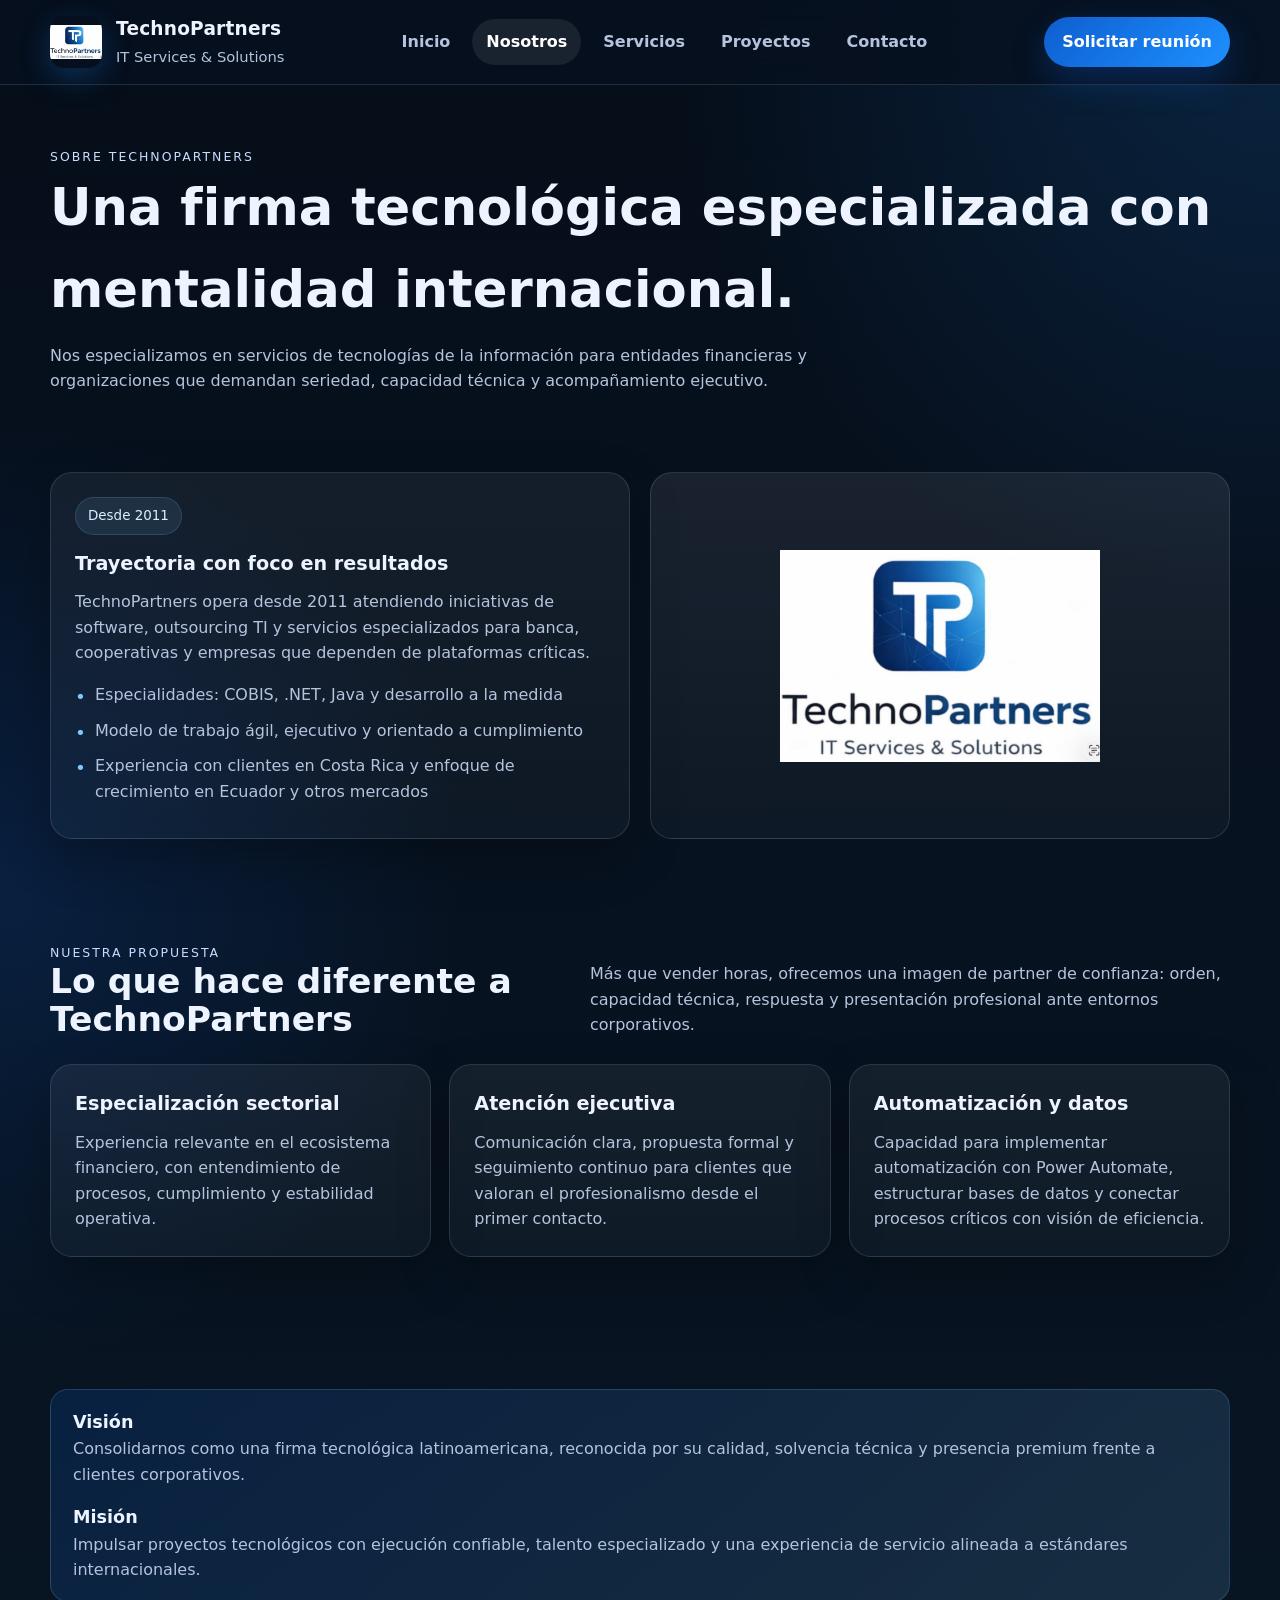
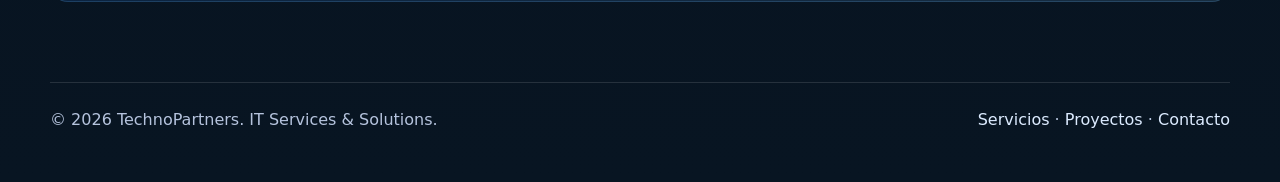
==== about.html @ 27263541 "Add files via upload" ====
<!DOCTYPE html>
<html lang="es">
<head>
  <meta charset="UTF-8" />
  <meta name="viewport" content="width=device-width, initial-scale=1.0" />
  <title>Nosotros | TechnoPartners</title>
  <meta name="description" content="Conozca la trayectoria, el enfoque y la propuesta de valor de TechnoPartners como partner tecnológico para banca y empresas." />
  <link rel="stylesheet" href="styles.css" />
</head>
<body>
  <header class="topbar">
    <div class="container navbar">
      <a class="brand" href="index.html">
        <img src="assets/logo.png" alt="Logo TechnoPartners" />
        <div class="brand-text"><strong>TechnoPartners</strong><span>IT Services &amp; Solutions</span></div>
      </a>
      <nav class="nav-links">
        <a href="index.html">Inicio</a>
        <a class="active" href="about.html">Nosotros</a>
        <a href="services.html">Servicios</a>
        <a href="projects.html">Proyectos</a>
        <a href="contact.html">Contacto</a>
      </nav>
      <a class="nav-cta" href="contact.html">Solicitar reunión</a>
    </div>
  </header>

  <main>
    <section class="page-hero">
      <div class="container">
        <div class="smallcaps">Sobre TechnoPartners</div>
        <h1>Una firma tecnológica especializada con mentalidad internacional.</h1>
        <p>Nos especializamos en servicios de tecnologías de la información para entidades financieras y organizaciones que demandan seriedad, capacidad técnica y acompañamiento ejecutivo.</p>
      </div>
    </section>

    <section class="section">
      <div class="container two-col">
        <div class="panel">
          <div class="tagline">Desde 2011</div>
          <h3>Trayectoria con foco en resultados</h3>
          <p>TechnoPartners opera desde 2011 atendiendo iniciativas de software, outsourcing TI y servicios especializados para banca, cooperativas y empresas que dependen de plataformas críticas.</p>
          <ul class="bullet-list">
            <li>Especialidades: COBIS, .NET, Java y desarrollo a la medida</li>
            <li>Modelo de trabajo ágil, ejecutivo y orientado a cumplimiento</li>
            <li>Experiencia con clientes en Costa Rica y enfoque de crecimiento en Ecuador y otros mercados</li>
          </ul>
        </div>
        <div class="logo-showcase">
          <img src="assets/logo.png" alt="Logo TechnoPartners grande" />
        </div>
      </div>
    </section>

    <section class="section">
      <div class="container">
        <div class="section-header">
          <div>
            <div class="smallcaps">Nuestra propuesta</div>
            <h2>Lo que hace diferente a TechnoPartners</h2>
          </div>
          <p>Más que vender horas, ofrecemos una imagen de partner de confianza: orden, capacidad técnica, respuesta y presentación profesional ante entornos corporativos.</p>
        </div>
        <div class="grid-3">
          <article class="card">
            <h3>Especialización sectorial</h3>
            <p>Experiencia relevante en el ecosistema financiero, con entendimiento de procesos, cumplimiento y estabilidad operativa.</p>
          </article>
          <article class="card">
            <h3>Atención ejecutiva</h3>
            <p>Comunicación clara, propuesta formal y seguimiento continuo para clientes que valoran el profesionalismo desde el primer contacto.</p>
          </article>
          <article class="card">
            <h3>Automatización y datos</h3>
            <p>Capacidad para implementar automatización con Power Automate, estructurar bases de datos y conectar procesos críticos con visión de eficiencia.</p>
          </article>
        </div>
      </div>
    </section>

    <section class="section">
      <div class="container">
        <div class="band highlight">
          <div>
            <strong>Visión</strong><br />
            <span>Consolidarnos como una firma tecnológica latinoamericana, reconocida por su calidad, solvencia técnica y presencia premium frente a clientes corporativos.</span>
          </div>
          <div>
            <strong>Misión</strong><br />
            <span>Impulsar proyectos tecnológicos con ejecución confiable, talento especializado y una experiencia de servicio alineada a estándares internacionales.</span>
          </div>
        </div>
      </div>
    </section>
  </main>

  <footer>
    <div class="container footer-grid">
      <div>© <span data-year></span> TechnoPartners. IT Services &amp; Solutions.</div>
      <div><a href="services.html">Servicios</a> · <a href="projects.html">Proyectos</a> · <a href="contact.html">Contacto</a></div>
    </div>
  </footer>
  <script src="script.js"></script>
</body>
</html>
---- styles.css ----
:root {
  --bg: #07111f;
  --bg-soft: #0c1930;
  --surface: rgba(255,255,255,0.06);
  --surface-strong: rgba(255,255,255,0.1);
  --text: #eef4ff;
  --muted: #b5c3dd;
  --line: rgba(255,255,255,0.12);
  --primary: #0e5ecf;
  --primary-2: #1e90ff;
  --accent: #7dc8ff;
  --dark-blue: #0a2d67;
  --max: 1180px;
  --shadow: 0 20px 50px rgba(0,0,0,0.28);
  --radius: 22px;
}
* { box-sizing: border-box; }
html { scroll-behavior: smooth; }
body {
  margin: 0;
  font-family: Inter, system-ui, -apple-system, BlinkMacSystemFont, "Segoe UI", sans-serif;
  color: var(--text);
  background:
    radial-gradient(circle at top right, rgba(30,144,255,0.18), transparent 28%),
    radial-gradient(circle at left center, rgba(14,94,207,0.18), transparent 30%),
    linear-gradient(180deg, #050d18 0%, #07111f 36%, #081522 100%);
  line-height: 1.6;
}
a { color: inherit; text-decoration: none; }
img { max-width: 100%; display: block; }
.container { width: min(var(--max), calc(100% - 40px)); margin: 0 auto; }
.topbar {
  position: sticky; top: 0; z-index: 30;
  backdrop-filter: blur(16px);
  background: rgba(7,17,31,0.82);
  border-bottom: 1px solid var(--line);
}
.navbar {
  display: flex; align-items: center; justify-content: space-between;
  min-height: 84px; gap: 24px;
}
.brand {
  display: flex; align-items: center; gap: 14px; min-width: 0;
}
.brand img {
  width: 52px; height: 52px; object-fit: contain; border-radius: 14px;
  box-shadow: 0 10px 30px rgba(30,144,255,0.25);
}
.brand-text strong { display: block; font-size: 1.16rem; letter-spacing: 0.2px; }
.brand-text span { color: var(--muted); font-size: 0.92rem; }
.nav-links {
  display: flex; align-items: center; gap: 8px; flex-wrap: wrap;
}
.nav-links a {
  padding: 10px 14px; border-radius: 999px; color: var(--muted); font-weight: 600;
}
.nav-links a.active, .nav-links a:hover {
  color: #fff; background: rgba(255,255,255,0.08);
}
.nav-cta {
  display: inline-flex; align-items: center; gap: 8px;
  padding: 12px 18px; border-radius: 999px;
  background: linear-gradient(135deg, var(--primary), var(--primary-2));
  color: #fff; font-weight: 700; box-shadow: 0 14px 34px rgba(14,94,207,0.28);
}
.hero { padding: 76px 0 56px; }
.hero-grid {
  display: grid; grid-template-columns: 1.2fr 0.8fr; gap: 34px; align-items: center;
}
.hero h1 {
  margin: 0 0 16px; font-size: clamp(2.4rem, 5vw, 4.4rem); line-height: 1.05; letter-spacing: -0.03em;
}
.kicker {
  display: inline-flex; gap: 8px; align-items: center; padding: 8px 14px;
  border: 1px solid rgba(125,200,255,0.25); border-radius: 999px;
  background: rgba(125,200,255,0.08); color: #d8ecff; font-size: 0.9rem; margin-bottom: 20px;
}
.lead { font-size: 1.08rem; color: var(--muted); max-width: 760px; }
.hero-actions { display: flex; flex-wrap: wrap; gap: 14px; margin-top: 28px; }
.btn {
  display: inline-flex; align-items: center; justify-content: center; gap: 10px;
  padding: 14px 20px; border-radius: 14px; font-weight: 700;
  border: 1px solid transparent; transition: transform .18s ease, border-color .18s ease, background .18s ease;
}
.btn:hover { transform: translateY(-1px); }
.btn-primary {
  background: linear-gradient(135deg, var(--primary), var(--primary-2)); color: #fff;
  box-shadow: 0 14px 34px rgba(14,94,207,0.25);
}
.btn-secondary {
  background: rgba(255,255,255,0.04); border-color: var(--line); color: #fff;
}
.hero-card, .panel, .card, .metric, .testimonial, .project-card, .contact-card, .form-card, .service-card {
  background: linear-gradient(180deg, rgba(255,255,255,0.06), rgba(255,255,255,0.03));
  border: 1px solid var(--line);
  border-radius: var(--radius);
  box-shadow: var(--shadow);
}
.hero-card { padding: 26px; position: relative; overflow: hidden; }
.hero-card::before {
  content: ""; position: absolute; inset: -20% auto auto -10%; width: 180px; height: 180px;
  background: radial-gradient(circle, rgba(125,200,255,0.22), transparent 70%);
}
.hero-card .badge {
  display: inline-flex; padding: 7px 12px; border-radius: 999px;
  background: rgba(14,94,207,0.14); color: #dcecff; font-size: .86rem; margin-bottom: 14px;
}
.hero-card h3 { margin: 0 0 10px; font-size: 1.38rem; }
.hero-card p { margin: 0 0 18px; color: var(--muted); }
.hero-stats { display: grid; grid-template-columns: repeat(2, 1fr); gap: 14px; }
.mini-stat {
  padding: 16px; border-radius: 18px; background: rgba(255,255,255,0.05); border: 1px solid rgba(255,255,255,0.08);
}
.mini-stat strong { display: block; font-size: 1.5rem; }
.mini-stat span { color: var(--muted); font-size: .92rem; }
.section { padding: 52px 0; }
.section-header { display: flex; align-items: end; justify-content: space-between; gap: 18px; margin-bottom: 26px; }
.section-header h2 { margin: 0; font-size: clamp(1.8rem, 2.7vw, 2.8rem); line-height: 1.08; }
.section-header p { margin: 0; color: var(--muted); max-width: 640px; }
.grid-3, .grid-4, .service-grid, .project-grid, .metrics-grid, .contact-grid {
  display: grid; gap: 18px;
}
.grid-3, .service-grid, .project-grid { grid-template-columns: repeat(3, minmax(0, 1fr)); }
.grid-4, .metrics-grid { grid-template-columns: repeat(4, minmax(0, 1fr)); }
.card, .service-card, .project-card, .contact-card, .form-card, .panel { padding: 24px; }
.card h3, .service-card h3, .project-card h3, .contact-card h3, .panel h3 { margin: 0 0 10px; font-size: 1.2rem; }
.card p, .service-card p, .project-card p, .contact-card p, .panel p { margin: 0; color: var(--muted); }
.tag, .tagline {
  display: inline-flex; padding: 7px 12px; border-radius: 999px; background: rgba(125,200,255,0.1);
  border: 1px solid rgba(125,200,255,0.16); color: #dbf0ff; font-size: .84rem; margin-bottom: 14px;
}
.service-list, .bullet-list {
  list-style: none; padding: 0; margin: 16px 0 0;
}
.service-list li, .bullet-list li {
  position: relative; padding-left: 20px; margin: 10px 0; color: var(--muted);
}
.service-list li::before, .bullet-list li::before {
  content: "•"; position: absolute; left: 0; top: 0; color: var(--accent); font-size: 1.15rem;
}
.metric { padding: 22px; }
.metric strong { display: block; font-size: clamp(1.5rem, 3vw, 2.3rem); margin-bottom: 6px; }
.metric span { color: var(--muted); }
.band {
  margin: 28px 0 0; padding: 18px 22px; border-radius: 18px;
  display: flex; align-items: center; justify-content: space-between; gap: 16px; flex-wrap: wrap;
  border: 1px solid rgba(125,200,255,0.14); background: rgba(125,200,255,0.06);
}
.band strong { font-size: 1.1rem; }
.band span { color: var(--muted); }
.project-card .meta { color: #dfe9fb; font-size: .9rem; margin: 8px 0 14px; }
.project-card .label {
  display: inline-flex; margin-bottom: 10px; color: #fff; font-size: .82rem; font-weight: 700;
  padding: 6px 10px; border-radius: 999px; background: rgba(14,94,207,0.18);
}
.contact-grid { grid-template-columns: 0.88fr 1.12fr; align-items: start; }
.contact-card a, footer a { color: #dcebff; }
.contact-list { list-style: none; padding: 0; margin: 18px 0 0; display: grid; gap: 10px; }
.contact-list li { color: var(--muted); }
form { display: grid; gap: 14px; }
label { font-weight: 600; font-size: .95rem; }
input, select, textarea {
  width: 100%; margin-top: 8px; background: rgba(255,255,255,0.04); color: #fff;
  border: 1px solid rgba(255,255,255,0.12); border-radius: 14px; padding: 14px 15px;
  font: inherit; outline: none;
}
input:focus, select:focus, textarea:focus { border-color: rgba(125,200,255,0.5); box-shadow: 0 0 0 4px rgba(125,200,255,0.08); }
textarea { min-height: 140px; resize: vertical; }
.form-note { color: var(--muted); font-size: .92rem; margin-top: 8px; }
footer {
  padding: 28px 0 50px; color: var(--muted);
}
.footer-grid {
  display: flex; align-items: center; justify-content: space-between; gap: 16px; flex-wrap: wrap;
  border-top: 1px solid var(--line); padding-top: 24px;
}
.page-hero { padding: 62px 0 26px; }
.page-hero h1 { margin: 0 0 12px; font-size: clamp(2.1rem, 4vw, 3.4rem); }
.page-hero p { margin: 0; color: var(--muted); max-width: 760px; }
.two-col {
  display: grid; grid-template-columns: 1fr 1fr; gap: 20px;
}
.logo-showcase {
  display: flex; justify-content: center; align-items: center; padding: 26px; min-height: 280px;
  background: linear-gradient(180deg, rgba(255,255,255,0.08), rgba(255,255,255,0.03));
  border-radius: var(--radius); border: 1px solid var(--line);
}
.logo-showcase img { max-width: 320px; }
.smallcaps { text-transform: uppercase; letter-spacing: .16em; font-size: .78rem; color: #c7dcff; }
.highlight {
  background: linear-gradient(135deg, rgba(14,94,207,.18), rgba(125,200,255,.14));
  border: 1px solid rgba(125,200,255,0.18);
}
@media (max-width: 980px) {
  .hero-grid, .contact-grid, .two-col { grid-template-columns: 1fr; }
  .grid-3, .service-grid, .project-grid, .grid-4, .metrics-grid { grid-template-columns: repeat(2, minmax(0, 1fr)); }
}
@media (max-width: 740px) {
  .navbar { min-height: auto; padding: 14px 0; align-items: flex-start; flex-direction: column; }
  .nav-links { gap: 6px; }
  .nav-links a { padding: 8px 12px; }
  .grid-3, .service-grid, .project-grid, .grid-4, .metrics-grid { grid-template-columns: 1fr; }
  .hero { padding-top: 34px; }
  .container { width: min(var(--max), calc(100% - 24px)); }
}


/* Enhanced form + whatsapp */
label select {
  appearance: none;
  -webkit-appearance: none;
  -moz-appearance: none;
  background-image: linear-gradient(45deg, transparent 50%, #dbe8ff 50%), linear-gradient(135deg, #dbe8ff 50%, transparent 50%), linear-gradient(180deg, rgba(255,255,255,0.04), rgba(255,255,255,0.02));
  background-position: calc(100% - 22px) calc(50% - 3px), calc(100% - 15px) calc(50% - 3px), 0 0;
  background-size: 7px 7px, 7px 7px, 100% 100%;
  background-repeat: no-repeat;
  padding-right: 56px;
}
label select option {
  background: #12233e;
  color: #eef4ff;
}
.whatsapp-btn {
  position: relative;
  overflow: hidden;
  background: linear-gradient(135deg, #0f8f5d, #29b66f);
  color: #fff;
  border-color: rgba(255,255,255,0.08);
  box-shadow: 0 14px 34px rgba(24, 176, 96, 0.24);
}
.whatsapp-btn::before {
  content: "";
  position: absolute;
  inset: 0;
  background: linear-gradient(120deg, transparent 0%, rgba(255,255,255,0.18) 45%, transparent 70%);
  transform: translateX(-120%);
  transition: transform .6s ease;
}
.whatsapp-btn:hover::before { transform: translateX(120%); }
.whatsapp-btn .wa-icon {
  width: 22px;
  height: 22px;
  border-radius: 999px;
  background: rgba(255,255,255,0.16);
  display: inline-flex;
  align-items: center;
  justify-content: center;
  font-size: .95rem;
}
.whatsapp-btn .wa-text { display:flex; flex-direction:column; align-items:flex-start; line-height:1.15; }
.whatsapp-btn .wa-text small { opacity:.86; font-size:.72rem; font-weight:600; }
.btn-row { display:flex; flex-wrap:wrap; gap:12px; margin-top: 6px; }
@keyframes pulseGlow {
  0% { box-shadow: 0 0 0 0 rgba(41,182,111,0.32), 0 14px 34px rgba(24,176,96,0.24); }
  70% { box-shadow: 0 0 0 14px rgba(41,182,111,0), 0 14px 34px rgba(24,176,96,0.24); }
  100% { box-shadow: 0 0 0 0 rgba(41,182,111,0), 0 14px 34px rgba(24,176,96,0.24); }
}
.whatsapp-btn { animation: pulseGlow 2.8s infinite; }
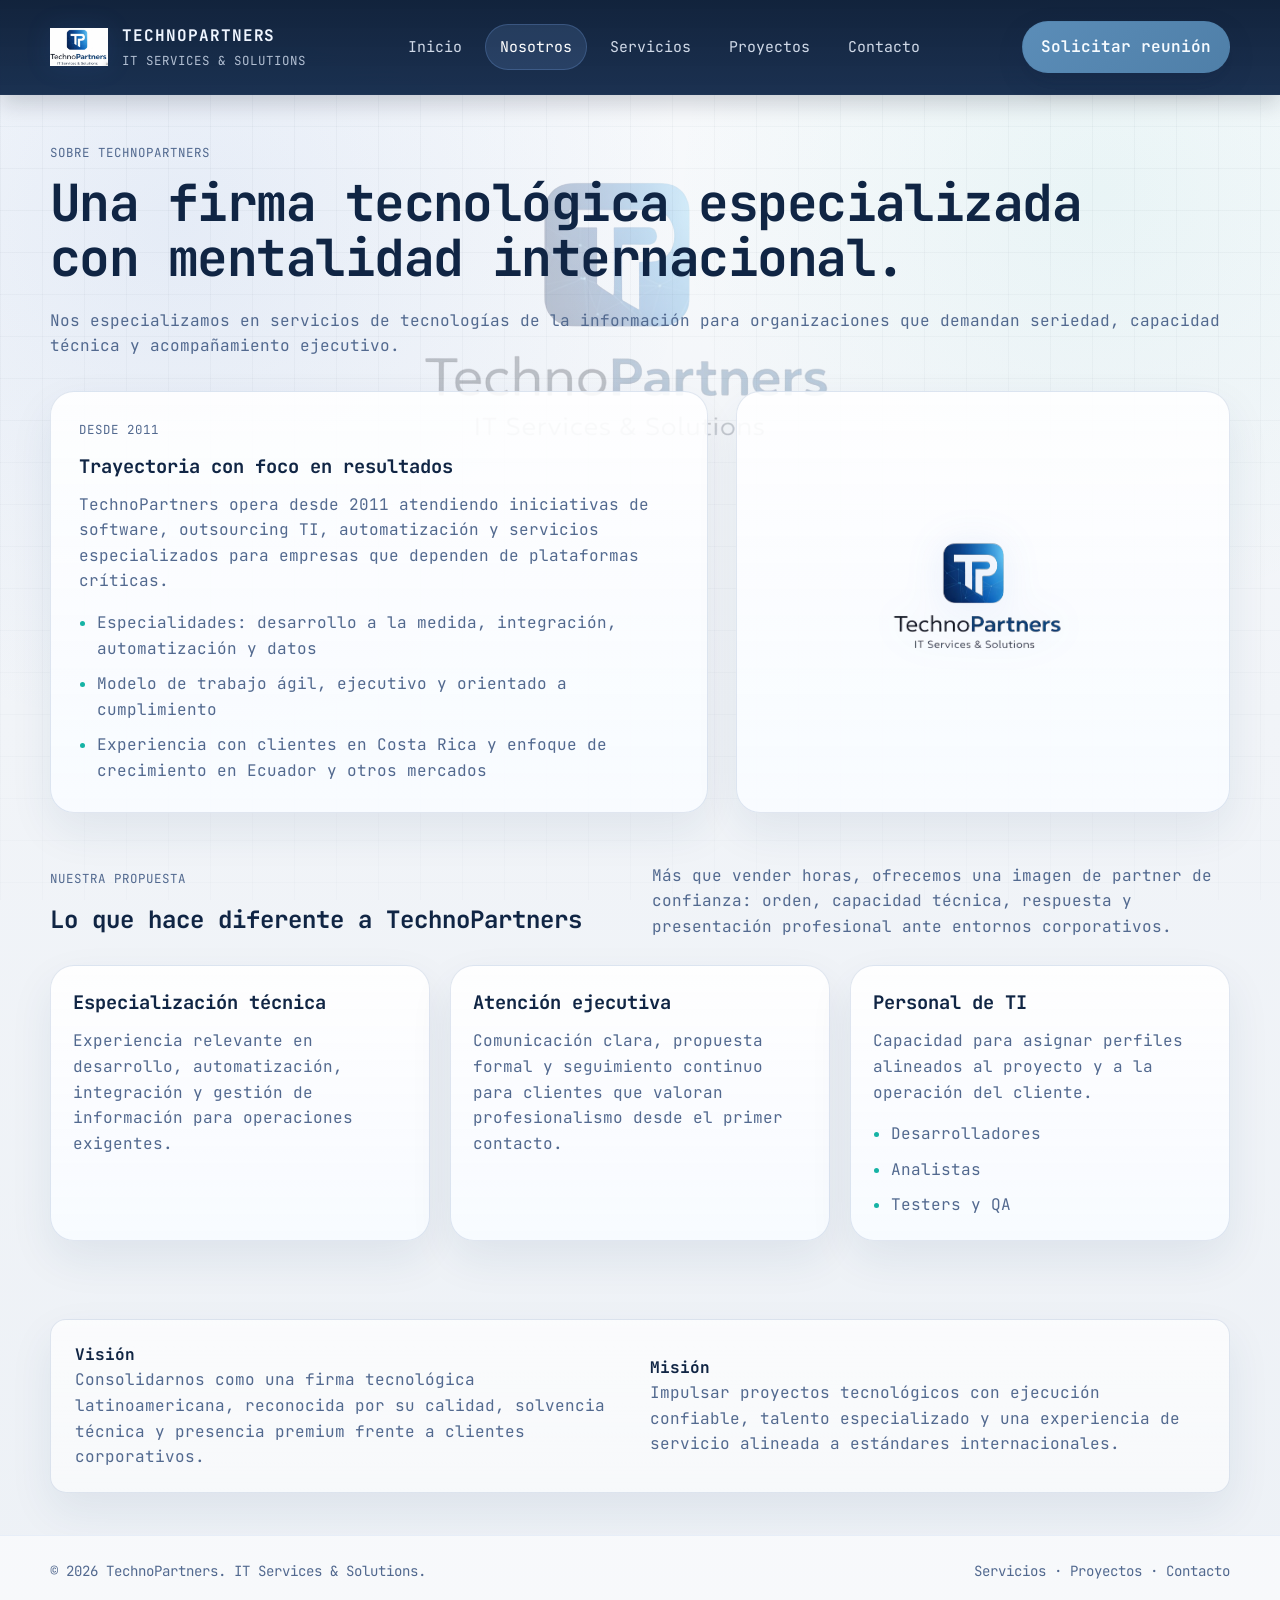
==== commit 63cd12aa: "Add files via upload version 2 webpage tp" ====
--- a/about.html
+++ b/about.html
@@ -4,7 +4,7 @@
   <meta charset="UTF-8" />
   <meta name="viewport" content="width=device-width, initial-scale=1.0" />
   <title>Nosotros | TechnoPartners</title>
-  <meta name="description" content="Conozca la trayectoria, el enfoque y la propuesta de valor de TechnoPartners como partner tecnológico para banca y empresas." />
+  <meta name="description" content="Conozca la trayectoria, el enfoque y la propuesta de valor de TechnoPartners como partner tecnológico para empresas." />
   <link rel="stylesheet" href="styles.css" />
 </head>
 <body>
@@ -30,7 +30,7 @@
       <div class="container">
         <div class="smallcaps">Sobre TechnoPartners</div>
         <h1>Una firma tecnológica especializada con mentalidad internacional.</h1>
-        <p>Nos especializamos en servicios de tecnologías de la información para entidades financieras y organizaciones que demandan seriedad, capacidad técnica y acompañamiento ejecutivo.</p>
+        <p>Nos especializamos en servicios de tecnologías de la información para organizaciones que demandan seriedad, capacidad técnica y acompañamiento ejecutivo.</p>
       </div>
     </section>
 
@@ -39,15 +39,15 @@
         <div class="panel">
           <div class="tagline">Desde 2011</div>
           <h3>Trayectoria con foco en resultados</h3>
-          <p>TechnoPartners opera desde 2011 atendiendo iniciativas de software, outsourcing TI y servicios especializados para banca, cooperativas y empresas que dependen de plataformas críticas.</p>
+          <p>TechnoPartners opera desde 2011 atendiendo iniciativas de software, outsourcing TI, automatización y servicios especializados para empresas que dependen de plataformas críticas.</p>
           <ul class="bullet-list">
-            <li>Especialidades: COBIS, .NET, Java y desarrollo a la medida</li>
+            <li>Especialidades: desarrollo a la medida, integración, automatización y datos</li>
             <li>Modelo de trabajo ágil, ejecutivo y orientado a cumplimiento</li>
             <li>Experiencia con clientes en Costa Rica y enfoque de crecimiento en Ecuador y otros mercados</li>
           </ul>
         </div>
         <div class="logo-showcase">
-          <img src="assets/logo.png" alt="Logo TechnoPartners grande" />
+          <img src="assets/logosinfondotp.svg" alt="Logo TechnoPartners grande" />
         </div>
       </div>
     </section>
@@ -63,16 +63,21 @@
         </div>
         <div class="grid-3">
           <article class="card">
-            <h3>Especialización sectorial</h3>
-            <p>Experiencia relevante en el ecosistema financiero, con entendimiento de procesos, cumplimiento y estabilidad operativa.</p>
+            <h3>Especialización técnica</h3>
+            <p>Experiencia relevante en desarrollo, automatización, integración y gestión de información para operaciones exigentes.</p>
           </article>
           <article class="card">
             <h3>Atención ejecutiva</h3>
-            <p>Comunicación clara, propuesta formal y seguimiento continuo para clientes que valoran el profesionalismo desde el primer contacto.</p>
+            <p>Comunicación clara, propuesta formal y seguimiento continuo para clientes que valoran profesionalismo desde el primer contacto.</p>
           </article>
           <article class="card">
-            <h3>Automatización y datos</h3>
-            <p>Capacidad para implementar automatización con Power Automate, estructurar bases de datos y conectar procesos críticos con visión de eficiencia.</p>
+            <h3>Personal de TI</h3>
+            <p>Capacidad para asignar perfiles alineados al proyecto y a la operación del cliente.</p>
+            <ul class="bullet-list">
+              <li>Desarrolladores</li>
+              <li>Analistas</li>
+              <li>Testers y QA</li>
+            </ul>
           </article>
         </div>
       </div>
--- a/styles.css
+++ b/styles.css
@@ -1,258 +1,583 @@
+@import url('https://fonts.googleapis.com/css2?family=JetBrains+Mono:wght@300;400;500;600;700&display=swap');
+
 :root {
-  --bg: #07111f;
-  --bg-soft: #0c1930;
-  --surface: rgba(255,255,255,0.06);
-  --surface-strong: rgba(255,255,255,0.1);
-  --text: #eef4ff;
-  --muted: #b5c3dd;
-  --line: rgba(255,255,255,0.12);
-  --primary: #0e5ecf;
-  --primary-2: #1e90ff;
-  --accent: #7dc8ff;
-  --dark-blue: #0a2d67;
-  --max: 1180px;
-  --shadow: 0 20px 50px rgba(0,0,0,0.28);
-  --radius: 22px;
-}
-* { box-sizing: border-box; }
+  --bg: #f3f5f8;
+  --bg-soft: #e7edf5;
+  --panel: rgba(255, 255, 255, 0.9);
+  --panel-strong: rgba(255, 255, 255, 0.96);
+  --line: rgba(45, 86, 148, 0.14);
+  --line-strong: rgba(33, 82, 153, 0.28);
+  --text: #102544;
+  --muted: #52698f;
+  --accent: #2f6fd6;
+  --accent-2: #16b3a5;
+  --navy: #081a34;
+  --navy-2: #0d2446;
+  --whatsapp: #25D366;
+  --whatsapp-dark: #128C7E;
+  --mail: #f6c445;
+  --mail-dark: #d79600;
+  --glow: 0 18px 44px rgba(30, 58, 108, 0.08);
+  --radius: 24px;
+  --radius-sm: 16px;
+  --container: 1180px;
+}
+
+* { box-sizing: border-box; margin: 0; padding: 0; }
 html { scroll-behavior: smooth; }
+
 body {
-  margin: 0;
-  font-family: Inter, system-ui, -apple-system, BlinkMacSystemFont, "Segoe UI", sans-serif;
+  font-family: 'JetBrains Mono', monospace;
   color: var(--text);
   background:
-    radial-gradient(circle at top right, rgba(30,144,255,0.18), transparent 28%),
-    radial-gradient(circle at left center, rgba(14,94,207,0.18), transparent 30%),
-    linear-gradient(180deg, #050d18 0%, #07111f 36%, #081522 100%);
+    radial-gradient(circle at 14% 14%, rgba(59, 111, 204, 0.09), transparent 29%),
+    radial-gradient(circle at 86% 12%, rgba(22, 179, 165, 0.06), transparent 24%),
+    linear-gradient(180deg, #f8fafc 0%, #f1f4f8 44%, #edf1f6 100%);
+  min-height: 100vh;
   line-height: 1.6;
-}
+  position: relative;
+}
+
+body::before {
+  content: "";
+  position: fixed;
+  inset: 0;
+  background: url('assets/logosinfondotp.svg') no-repeat center 19%;
+  background-size: min(68vw, 960px);
+  opacity: 0.24;
+  filter: blur(0.15px);
+  pointer-events: none;
+  z-index: -2;
+}
+
+body::after {
+  content: "";
+  position: fixed;
+  inset: 0;
+  background-image:
+    linear-gradient(rgba(15,34,63,0.045) 1px, transparent 1px),
+    linear-gradient(90deg, rgba(15,34,63,0.045) 1px, transparent 1px);
+  background-size: 42px 42px;
+  mask-image: linear-gradient(to bottom, rgba(0,0,0,.82), rgba(0,0,0,.35));
+  -webkit-mask-image: linear-gradient(to bottom, rgba(0,0,0,.82), rgba(0,0,0,.35));
+  pointer-events: none;
+  z-index: -1;
+}
+
 a { color: inherit; text-decoration: none; }
 img { max-width: 100%; display: block; }
-.container { width: min(var(--max), calc(100% - 40px)); margin: 0 auto; }
+
+.container {
+  width: min(calc(100% - 40px), var(--container));
+  margin: 0 auto;
+}
+
 .topbar {
-  position: sticky; top: 0; z-index: 30;
+  position: sticky;
+  top: 0;
+  z-index: 20;
   backdrop-filter: blur(16px);
-  background: rgba(7,17,31,0.82);
-  border-bottom: 1px solid var(--line);
-}
+  -webkit-backdrop-filter: blur(16px);
+  background: linear-gradient(180deg, rgba(8, 26, 52, 0.96), rgba(13, 36, 70, 0.94));
+  border-bottom: 1px solid rgba(122, 167, 241, 0.14);
+  box-shadow: 0 8px 22px rgba(5, 16, 34, 0.18);
+}
+
 .navbar {
-  display: flex; align-items: center; justify-content: space-between;
-  min-height: 84px; gap: 24px;
-}
+  display: flex;
+  align-items: center;
+  justify-content: space-between;
+  gap: 20px;
+  padding: 18px 0;
+}
+
 .brand {
-  display: flex; align-items: center; gap: 14px; min-width: 0;
-}
+  display: flex;
+  align-items: center;
+  gap: 14px;
+  min-width: 0;
+}
+
 .brand img {
-  width: 52px; height: 52px; object-fit: contain; border-radius: 14px;
-  box-shadow: 0 10px 30px rgba(30,144,255,0.25);
-}
-.brand-text strong { display: block; font-size: 1.16rem; letter-spacing: 0.2px; }
-.brand-text span { color: var(--muted); font-size: 0.92rem; }
+  width: 58px;
+  height: 58px;
+  object-fit: contain;
+  filter: drop-shadow(0 0 12px rgba(47, 111, 214, 0.12));
+}
+
+.brand-text {
+  display: flex;
+  flex-direction: column;
+  gap: 2px;
+}
+
+.brand-text strong {
+  font-size: 1rem;
+  letter-spacing: 0.06em;
+  text-transform: uppercase;
+  color: #eff5ff;
+}
+
+.brand-text span,
+.smallcaps,
+.meta,
+.label,
+.tag,
+.tagline {
+  color: var(--muted);
+  font-size: 0.78rem;
+  letter-spacing: 0.08em;
+  text-transform: uppercase;
+}
+
+.brand-text span {
+  color: rgba(221, 232, 249, 0.78);
+}
+
 .nav-links {
-  display: flex; align-items: center; gap: 8px; flex-wrap: wrap;
-}
+  display: flex;
+  align-items: center;
+  gap: 8px;
+  flex-wrap: wrap;
+  justify-content: center;
+}
+
+.nav-links a,
+.nav-cta,
+.btn {
+  border: 1px solid transparent;
+  transition: .25s ease;
+}
+
 .nav-links a {
-  padding: 10px 14px; border-radius: 999px; color: var(--muted); font-weight: 600;
-}
-.nav-links a.active, .nav-links a:hover {
-  color: #fff; background: rgba(255,255,255,0.08);
-}
-.nav-cta {
-  display: inline-flex; align-items: center; gap: 8px;
-  padding: 12px 18px; border-radius: 999px;
-  background: linear-gradient(135deg, var(--primary), var(--primary-2));
-  color: #fff; font-weight: 700; box-shadow: 0 14px 34px rgba(14,94,207,0.28);
-}
-.hero { padding: 76px 0 56px; }
-.hero-grid {
-  display: grid; grid-template-columns: 1.2fr 0.8fr; gap: 34px; align-items: center;
-}
-.hero h1 {
-  margin: 0 0 16px; font-size: clamp(2.4rem, 5vw, 4.4rem); line-height: 1.05; letter-spacing: -0.03em;
-}
-.kicker {
-  display: inline-flex; gap: 8px; align-items: center; padding: 8px 14px;
-  border: 1px solid rgba(125,200,255,0.25); border-radius: 999px;
-  background: rgba(125,200,255,0.08); color: #d8ecff; font-size: 0.9rem; margin-bottom: 20px;
-}
-.lead { font-size: 1.08rem; color: var(--muted); max-width: 760px; }
-.hero-actions { display: flex; flex-wrap: wrap; gap: 14px; margin-top: 28px; }
+  padding: 10px 14px;
+  border-radius: 999px;
+  color: rgba(234, 242, 255, 0.88);
+  font-size: 0.93rem;
+}
+
+.nav-links a:hover,
+.nav-links a.active {
+  background: rgba(132, 181, 255, 0.14);
+  border-color: rgba(132, 181, 255, 0.22);
+  color: #ffffff;
+}
+
+.nav-cta,
 .btn {
-  display: inline-flex; align-items: center; justify-content: center; gap: 10px;
-  padding: 14px 20px; border-radius: 14px; font-weight: 700;
-  border: 1px solid transparent; transition: transform .18s ease, border-color .18s ease, background .18s ease;
-}
-.btn:hover { transform: translateY(-1px); }
-.btn-primary {
-  background: linear-gradient(135deg, var(--primary), var(--primary-2)); color: #fff;
-  box-shadow: 0 14px 34px rgba(14,94,207,0.25);
-}
-.btn-secondary {
-  background: rgba(255,255,255,0.04); border-color: var(--line); color: #fff;
-}
-.hero-card, .panel, .card, .metric, .testimonial, .project-card, .contact-card, .form-card, .service-card {
-  background: linear-gradient(180deg, rgba(255,255,255,0.06), rgba(255,255,255,0.03));
-  border: 1px solid var(--line);
-  border-radius: var(--radius);
-  box-shadow: var(--shadow);
-}
-.hero-card { padding: 26px; position: relative; overflow: hidden; }
-.hero-card::before {
-  content: ""; position: absolute; inset: -20% auto auto -10%; width: 180px; height: 180px;
-  background: radial-gradient(circle, rgba(125,200,255,0.22), transparent 70%);
-}
-.hero-card .badge {
-  display: inline-flex; padding: 7px 12px; border-radius: 999px;
-  background: rgba(14,94,207,0.14); color: #dcecff; font-size: .86rem; margin-bottom: 14px;
-}
-.hero-card h3 { margin: 0 0 10px; font-size: 1.38rem; }
-.hero-card p { margin: 0 0 18px; color: var(--muted); }
-.hero-stats { display: grid; grid-template-columns: repeat(2, 1fr); gap: 14px; }
-.mini-stat {
-  padding: 16px; border-radius: 18px; background: rgba(255,255,255,0.05); border: 1px solid rgba(255,255,255,0.08);
-}
-.mini-stat strong { display: block; font-size: 1.5rem; }
-.mini-stat span { color: var(--muted); font-size: .92rem; }
-.section { padding: 52px 0; }
-.section-header { display: flex; align-items: end; justify-content: space-between; gap: 18px; margin-bottom: 26px; }
-.section-header h2 { margin: 0; font-size: clamp(1.8rem, 2.7vw, 2.8rem); line-height: 1.08; }
-.section-header p { margin: 0; color: var(--muted); max-width: 640px; }
-.grid-3, .grid-4, .service-grid, .project-grid, .metrics-grid, .contact-grid {
-  display: grid; gap: 18px;
-}
-.grid-3, .service-grid, .project-grid { grid-template-columns: repeat(3, minmax(0, 1fr)); }
-.grid-4, .metrics-grid { grid-template-columns: repeat(4, minmax(0, 1fr)); }
-.card, .service-card, .project-card, .contact-card, .form-card, .panel { padding: 24px; }
-.card h3, .service-card h3, .project-card h3, .contact-card h3, .panel h3 { margin: 0 0 10px; font-size: 1.2rem; }
-.card p, .service-card p, .project-card p, .contact-card p, .panel p { margin: 0; color: var(--muted); }
-.tag, .tagline {
-  display: inline-flex; padding: 7px 12px; border-radius: 999px; background: rgba(125,200,255,0.1);
-  border: 1px solid rgba(125,200,255,0.16); color: #dbf0ff; font-size: .84rem; margin-bottom: 14px;
-}
-.service-list, .bullet-list {
-  list-style: none; padding: 0; margin: 16px 0 0;
-}
-.service-list li, .bullet-list li {
-  position: relative; padding-left: 20px; margin: 10px 0; color: var(--muted);
-}
-.service-list li::before, .bullet-list li::before {
-  content: "•"; position: absolute; left: 0; top: 0; color: var(--accent); font-size: 1.15rem;
-}
-.metric { padding: 22px; }
-.metric strong { display: block; font-size: clamp(1.5rem, 3vw, 2.3rem); margin-bottom: 6px; }
-.metric span { color: var(--muted); }
-.band {
-  margin: 28px 0 0; padding: 18px 22px; border-radius: 18px;
-  display: flex; align-items: center; justify-content: space-between; gap: 16px; flex-wrap: wrap;
-  border: 1px solid rgba(125,200,255,0.14); background: rgba(125,200,255,0.06);
-}
-.band strong { font-size: 1.1rem; }
-.band span { color: var(--muted); }
-.project-card .meta { color: #dfe9fb; font-size: .9rem; margin: 8px 0 14px; }
-.project-card .label {
-  display: inline-flex; margin-bottom: 10px; color: #fff; font-size: .82rem; font-weight: 700;
-  padding: 6px 10px; border-radius: 999px; background: rgba(14,94,207,0.18);
-}
-.contact-grid { grid-template-columns: 0.88fr 1.12fr; align-items: start; }
-.contact-card a, footer a { color: #dcebff; }
-.contact-list { list-style: none; padding: 0; margin: 18px 0 0; display: grid; gap: 10px; }
-.contact-list li { color: var(--muted); }
-form { display: grid; gap: 14px; }
-label { font-weight: 600; font-size: .95rem; }
-input, select, textarea {
-  width: 100%; margin-top: 8px; background: rgba(255,255,255,0.04); color: #fff;
-  border: 1px solid rgba(255,255,255,0.12); border-radius: 14px; padding: 14px 15px;
-  font: inherit; outline: none;
-}
-input:focus, select:focus, textarea:focus { border-color: rgba(125,200,255,0.5); box-shadow: 0 0 0 4px rgba(125,200,255,0.08); }
-textarea { min-height: 140px; resize: vertical; }
-.form-note { color: var(--muted); font-size: .92rem; margin-top: 8px; }
-footer {
-  padding: 28px 0 50px; color: var(--muted);
-}
-.footer-grid {
-  display: flex; align-items: center; justify-content: space-between; gap: 16px; flex-wrap: wrap;
-  border-top: 1px solid var(--line); padding-top: 24px;
-}
-.page-hero { padding: 62px 0 26px; }
-.page-hero h1 { margin: 0 0 12px; font-size: clamp(2.1rem, 4vw, 3.4rem); }
-.page-hero p { margin: 0; color: var(--muted); max-width: 760px; }
-.two-col {
-  display: grid; grid-template-columns: 1fr 1fr; gap: 20px;
-}
-.logo-showcase {
-  display: flex; justify-content: center; align-items: center; padding: 26px; min-height: 280px;
-  background: linear-gradient(180deg, rgba(255,255,255,0.08), rgba(255,255,255,0.03));
-  border-radius: var(--radius); border: 1px solid var(--line);
-}
-.logo-showcase img { max-width: 320px; }
-.smallcaps { text-transform: uppercase; letter-spacing: .16em; font-size: .78rem; color: #c7dcff; }
-.highlight {
-  background: linear-gradient(135deg, rgba(14,94,207,.18), rgba(125,200,255,.14));
-  border: 1px solid rgba(125,200,255,0.18);
-}
-@media (max-width: 980px) {
-  .hero-grid, .contact-grid, .two-col { grid-template-columns: 1fr; }
-  .grid-3, .service-grid, .project-grid, .grid-4, .metrics-grid { grid-template-columns: repeat(2, minmax(0, 1fr)); }
-}
-@media (max-width: 740px) {
-  .navbar { min-height: auto; padding: 14px 0; align-items: flex-start; flex-direction: column; }
-  .nav-links { gap: 6px; }
-  .nav-links a { padding: 8px 12px; }
-  .grid-3, .service-grid, .project-grid, .grid-4, .metrics-grid { grid-template-columns: 1fr; }
-  .hero { padding-top: 34px; }
-  .container { width: min(var(--max), calc(100% - 24px)); }
-}
-
-
-/* Enhanced form + whatsapp */
-label select {
-  appearance: none;
-  -webkit-appearance: none;
-  -moz-appearance: none;
-  background-image: linear-gradient(45deg, transparent 50%, #dbe8ff 50%), linear-gradient(135deg, #dbe8ff 50%, transparent 50%), linear-gradient(180deg, rgba(255,255,255,0.04), rgba(255,255,255,0.02));
-  background-position: calc(100% - 22px) calc(50% - 3px), calc(100% - 15px) calc(50% - 3px), 0 0;
-  background-size: 7px 7px, 7px 7px, 100% 100%;
-  background-repeat: no-repeat;
-  padding-right: 56px;
-}
-label select option {
-  background: #12233e;
-  color: #eef4ff;
-}
-.whatsapp-btn {
-  position: relative;
-  overflow: hidden;
-  background: linear-gradient(135deg, #0f8f5d, #29b66f);
-  color: #fff;
-  border-color: rgba(255,255,255,0.08);
-  box-shadow: 0 14px 34px rgba(24, 176, 96, 0.24);
-}
-.whatsapp-btn::before {
-  content: "";
-  position: absolute;
-  inset: 0;
-  background: linear-gradient(120deg, transparent 0%, rgba(255,255,255,0.18) 45%, transparent 70%);
-  transform: translateX(-120%);
-  transition: transform .6s ease;
-}
-.whatsapp-btn:hover::before { transform: translateX(120%); }
-.whatsapp-btn .wa-icon {
-  width: 22px;
-  height: 22px;
-  border-radius: 999px;
-  background: rgba(255,255,255,0.16);
   display: inline-flex;
   align-items: center;
   justify-content: center;
-  font-size: .95rem;
-}
-.whatsapp-btn .wa-text { display:flex; flex-direction:column; align-items:flex-start; line-height:1.15; }
-.whatsapp-btn .wa-text small { opacity:.86; font-size:.72rem; font-weight:600; }
-.btn-row { display:flex; flex-wrap:wrap; gap:12px; margin-top: 6px; }
-@keyframes pulseGlow {
-  0% { box-shadow: 0 0 0 0 rgba(41,182,111,0.32), 0 14px 34px rgba(24,176,96,0.24); }
-  70% { box-shadow: 0 0 0 14px rgba(41,182,111,0), 0 14px 34px rgba(24,176,96,0.24); }
-  100% { box-shadow: 0 0 0 0 rgba(41,182,111,0), 0 14px 34px rgba(24,176,96,0.24); }
-}
-.whatsapp-btn { animation: pulseGlow 2.8s infinite; }
+  gap: 10px;
+  padding: 12px 18px;
+  border-radius: 999px;
+  font-weight: 600;
+}
+
+.nav-cta,
+.btn-primary {
+  background: linear-gradient(135deg, #5b8db8, #4f7fa8);
+  border-color: rgba(79, 127, 168, 0.35);
+  box-shadow: 0 10px 24px rgba(7, 29, 61, 0.22);
+  color: #f6fbff;
+}
+
+.nav-cta:hover,
+.btn-primary:hover,
+.btn-secondary:hover,
+.whatsapp-btn:hover,
+.mail-btn:hover {
+  transform: translateY(-2px);
+  border-color: var(--line-strong);
+  box-shadow: 0 14px 28px rgba(21, 43, 86, 0.14);
+}
+
+.btn-secondary,
+.whatsapp-btn {
+  background: rgba(255,255,255,0.62);
+  border-color: rgba(47, 111, 214, 0.14);
+  color: #163a67;
+}
+
+.mail-btn {
+  background: linear-gradient(135deg, rgba(246, 196, 69, 0.28), rgba(215, 150, 0, 0.18));
+  border-color: rgba(215, 150, 0, 0.32);
+  color: #5b4000;
+}
+
+.whatsapp-btn {
+  background: linear-gradient(135deg, rgba(37, 211, 102, 0.24), rgba(18, 140, 126, 0.16));
+  border-color: rgba(18, 140, 126, 0.26);
+  color: #0f5c4c;
+}
+
+main { overflow: hidden; }
+
+.hero {
+  padding: 64px 0 42px;
+}
+
+.page-hero {
+  padding: 48px 0 24px;
+}
+
+.section {
+  padding: 24px 0 42px;
+}
+
+.section + .section {
+  padding-top: 8px;
+}
+
+.hero-grid,
+.two-col,
+.contact-grid {
+  display: grid;
+  grid-template-columns: 1.2fr .9fr;
+  gap: 28px;
+  align-items: stretch;
+}
+
+.hero h1,
+.page-hero h1,
+.section-header h2 {
+  text-wrap: balance;
+}
+
+.hero h1,
+.page-hero h1 {
+  font-size: clamp(2.2rem, 4vw, 4.2rem);
+  line-height: 1.08;
+  letter-spacing: -0.03em;
+  margin: 12px 0 22px;
+}
+
+.hero .lead,
+.page-hero p,
+.section-header p,
+.card p,
+.service-card p,
+.project-card p,
+.panel p,
+.hero-card p,
+.contact-card p,
+.form-note,
+.band span,
+li,
+label,
+input,
+select,
+textarea {
+  color: var(--muted);
+}
+
+.hero-actions,
+.btn-row {
+  display: flex;
+  flex-wrap: wrap;
+  gap: 14px;
+  margin-top: 28px;
+}
+
+.band {
+  margin-top: 28px;
+  display: flex;
+  justify-content: space-between;
+  align-items: center;
+  gap: 20px;
+  padding: 22px 24px;
+  border-radius: var(--radius-sm);
+  border: 1px solid var(--line);
+  background: linear-gradient(180deg, rgba(255,255,255,0.72), rgba(255,255,255,0.54));
+  box-shadow: var(--glow);
+}
+
+.highlight {
+  display: grid;
+  grid-template-columns: 1fr 1fr;
+}
+
+.hero-card,
+.panel,
+.logo-showcase,
+.contact-card,
+.form-card,
+.card,
+.service-card,
+.project-card,
+.metric,
+.mini-stat {
+  background: linear-gradient(180deg, rgba(255, 255, 255, 0.88), rgba(248, 251, 255, 0.94));
+  border: 1px solid var(--line);
+  border-radius: var(--radius);
+  box-shadow: var(--glow);
+}
+
+.hero-card,
+.panel,
+.contact-card,
+.form-card {
+  padding: 28px;
+}
+
+.logo-showcase {
+  min-height: 100%;
+  display: flex;
+  align-items: center;
+  justify-content: center;
+  padding: 42px;
+}
+
+.logo-showcase img {
+  width: min(100%, 360px);
+  filter: drop-shadow(0 0 18px rgba(47, 111, 214, 0.12));
+  opacity: 1;
+}
+
+.hero-stats,
+.metrics-grid,
+.grid-3,
+.project-grid,
+.service-grid {
+  display: grid;
+  gap: 20px;
+}
+
+.hero-stats {
+  margin-top: 24px;
+  grid-template-columns: repeat(2, 1fr);
+}
+
+.mini-stat,
+.metric,
+.card,
+.service-card,
+.project-card {
+  padding: 22px;
+}
+
+.metric strong,
+.mini-stat strong,
+.card h3,
+.service-card h3,
+.project-card h3,
+.hero-card h3,
+.panel h3,
+.form-card h3,
+.contact-card h3 {
+  display: block;
+  margin-bottom: 10px;
+  color: var(--text);
+}
+
+.section-header {
+  display: flex;
+  align-items: end;
+  justify-content: space-between;
+  gap: 24px;
+  margin-bottom: 26px;
+}
+
+.section-header > * { flex: 1; }
+
+.service-grid {
+  grid-template-columns: repeat(3, minmax(0, 1fr));
+}
+
+.project-grid,
+.grid-3,
+.metrics-grid {
+  grid-template-columns: repeat(3, minmax(0, 1fr));
+}
+
+.metrics-grid { grid-template-columns: repeat(4, minmax(0, 1fr)); }
+
+.service-list,
+.bullet-list,
+.contact-list {
+  display: grid;
+  gap: 10px;
+  margin-top: 16px;
+  padding-left: 18px;
+}
+
+.service-list li::marker,
+.bullet-list li::marker,
+.contact-list li::marker {
+  color: var(--accent-2);
+}
+
+.tag,
+.label,
+.tagline,
+.smallcaps {
+  margin-bottom: 12px;
+}
+
+.page-hero .container,
+.hero .container {
+  position: relative;
+  z-index: 1;
+}
+
+.contact-grid { align-items: start; }
+
+label {
+  display: grid;
+  gap: 8px;
+  margin-bottom: 16px;
+  font-size: 0.92rem;
+}
+
+input,
+select,
+textarea {
+  width: 100%;
+  padding: 14px 16px;
+  border-radius: 14px;
+  border: 1px solid rgba(47, 111, 214, 0.16);
+  background: rgba(255,255,255,0.72);
+  font: inherit;
+}
+
+textarea {
+  min-height: 140px;
+  resize: vertical;
+}
+
+input:focus,
+select:focus,
+textarea:focus {
+  outline: none;
+  border-color: rgba(22, 179, 165, 0.42);
+  box-shadow: 0 0 0 4px rgba(22, 179, 165, 0.08);
+}
+
+.form-note {
+  font-size: 0.82rem;
+  margin-top: 14px;
+}
+
+.whatsapp-btn {
+  justify-content: flex-start;
+}
+
+.wa-icon {
+  font-size: 1rem;
+}
+
+.wa-text {
+  display: flex;
+  flex-direction: column;
+  line-height: 1.25;
+}
+
+.wa-text small {
+  color: var(--muted);
+  font-size: 0.72rem;
+}
+
+footer {
+  border-top: 1px solid rgba(47, 111, 214, 0.08);
+  padding: 24px 0 34px;
+  background: rgba(255, 255, 255, 0.56);
+}
+
+.footer-grid {
+  display: flex;
+  justify-content: space-between;
+  gap: 20px;
+  flex-wrap: wrap;
+  color: var(--muted);
+  font-size: 0.88rem;
+}
+
+footer a:hover {
+  color: var(--text);
+}
+
+@media (max-width: 1080px) {
+  .service-grid,
+  .project-grid,
+  .grid-3,
+  .metrics-grid {
+    grid-template-columns: repeat(2, minmax(0, 1fr));
+  }
+
+  .hero-grid,
+  .two-col,
+  .contact-grid {
+    grid-template-columns: 1fr;
+  }
+}
+
+@media (max-width: 820px) {
+  .navbar {
+    flex-direction: column;
+    align-items: stretch;
+  }
+
+  .nav-links {
+    justify-content: flex-start;
+  }
+
+  .section-header,
+  .highlight,
+  .band,
+  .footer-grid {
+    grid-template-columns: 1fr;
+    flex-direction: column;
+    align-items: flex-start;
+  }
+
+  .service-grid,
+  .project-grid,
+  .grid-3,
+  .metrics-grid,
+  .hero-stats {
+    grid-template-columns: 1fr;
+  }
+
+  .hero,
+  .page-hero,
+  .section {
+    padding: 56px 0;
+  }
+
+  body::before {
+    background-size: min(78vw, 460px);
+    background-position: center 12%;
+    opacity: 0.16;
+  }
+}
+
+
+.page-hero + .section {
+  padding-top: 8px;
+}
+
+.contact-card .band {
+  background: linear-gradient(180deg, rgba(245, 249, 255, 0.92), rgba(238, 244, 252, 0.9));
+}
+
+.mail-btn {
+  background: linear-gradient(135deg, rgba(246, 196, 69, 0.92), rgba(236, 170, 20, 0.88));
+  border-color: rgba(180, 124, 0, 0.34);
+  color: #3f2e00;
+}
+
+.whatsapp-btn {
+  background: linear-gradient(135deg, rgba(37, 211, 102, 0.92), rgba(18, 140, 126, 0.88));
+  border-color: rgba(15, 123, 92, 0.34);
+  color: #f4fffb;
+}
+
+.whatsapp-btn .wa-text small {
+  color: rgba(240, 255, 249, 0.84);
+}
+
+@media (max-width: 820px) {
+  .hero { padding: 48px 0 30px; }
+  .page-hero { padding: 34px 0 14px; }
+  .section { padding: 18px 0 32px; }
+}
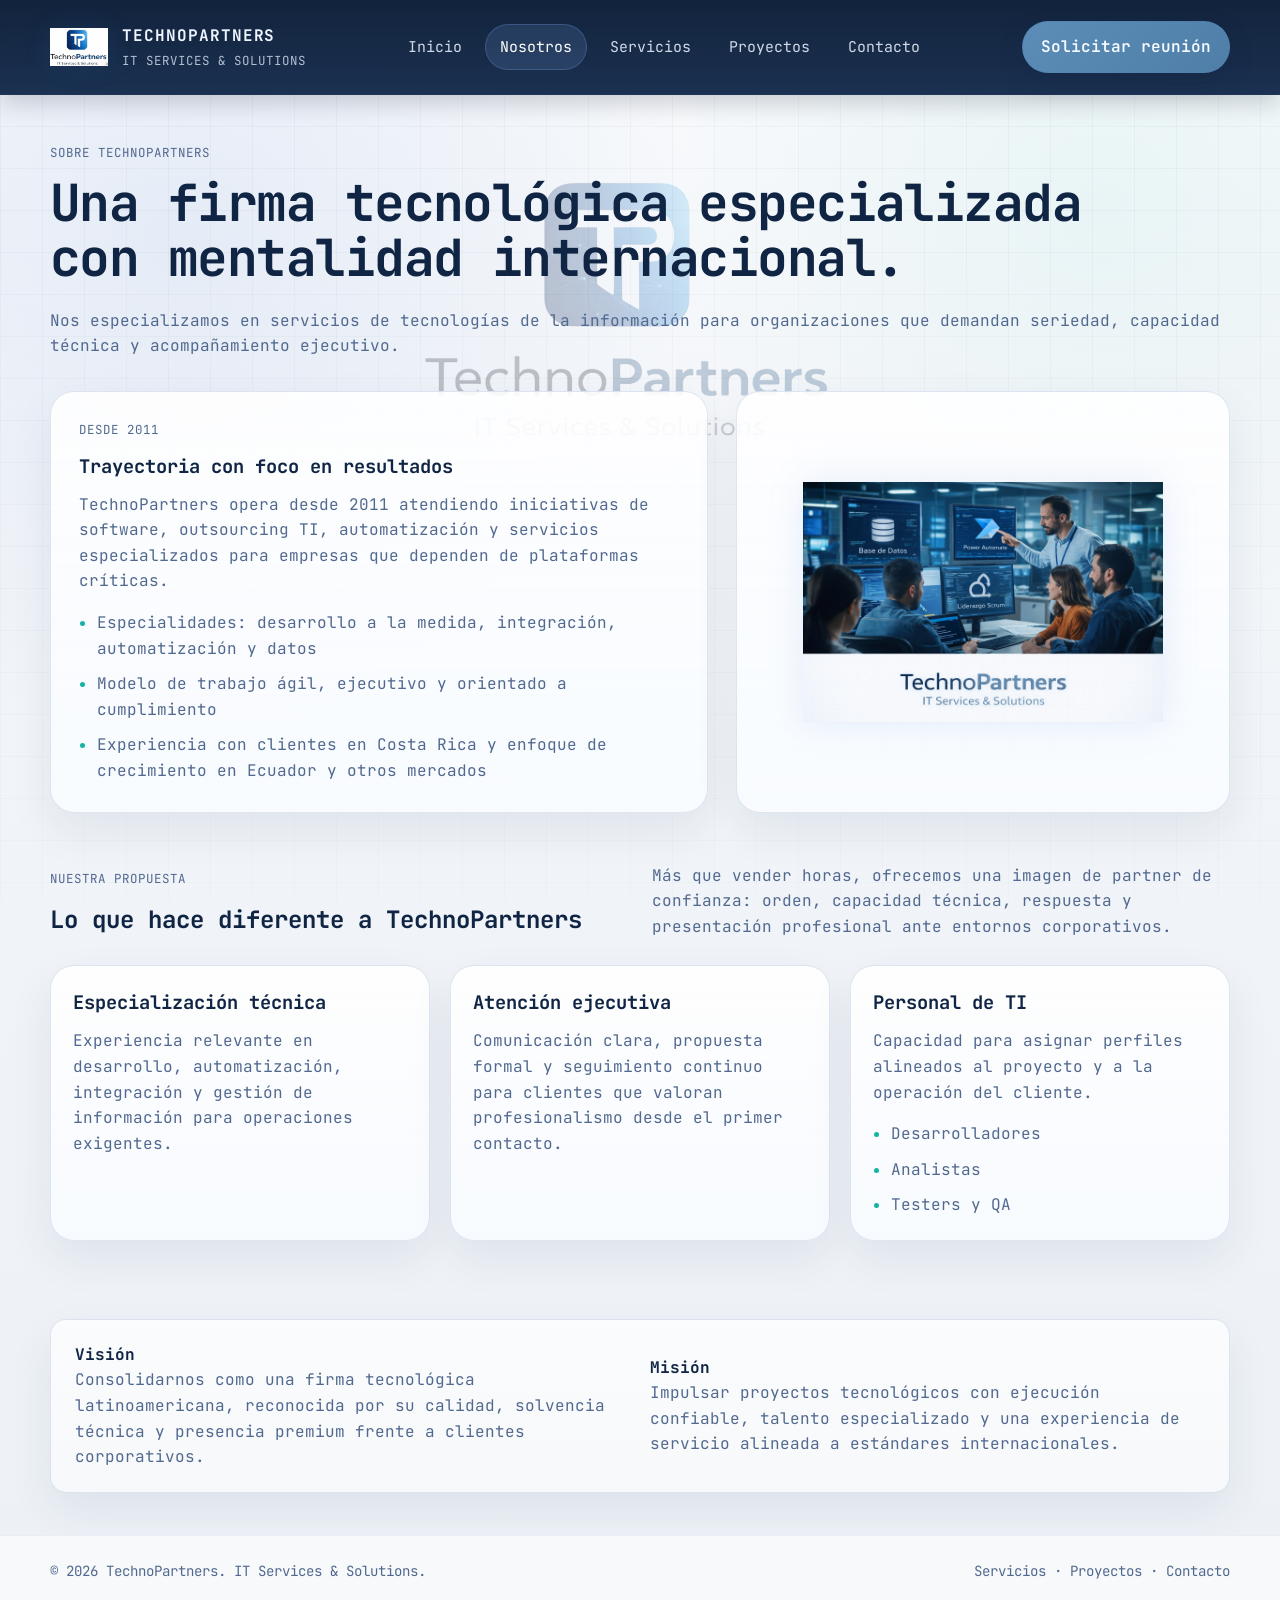
==== commit 5b425418: "Update about.html" ====
--- a/about.html
+++ b/about.html
@@ -47,7 +47,7 @@
           </ul>
         </div>
         <div class="logo-showcase">
-          <img src="assets/logosinfondotp.svg" alt="Logo TechnoPartners grande" />
+          <img src="assets/fototp.png" alt="Logo TechnoPartners grande" />
         </div>
       </div>
     </section>
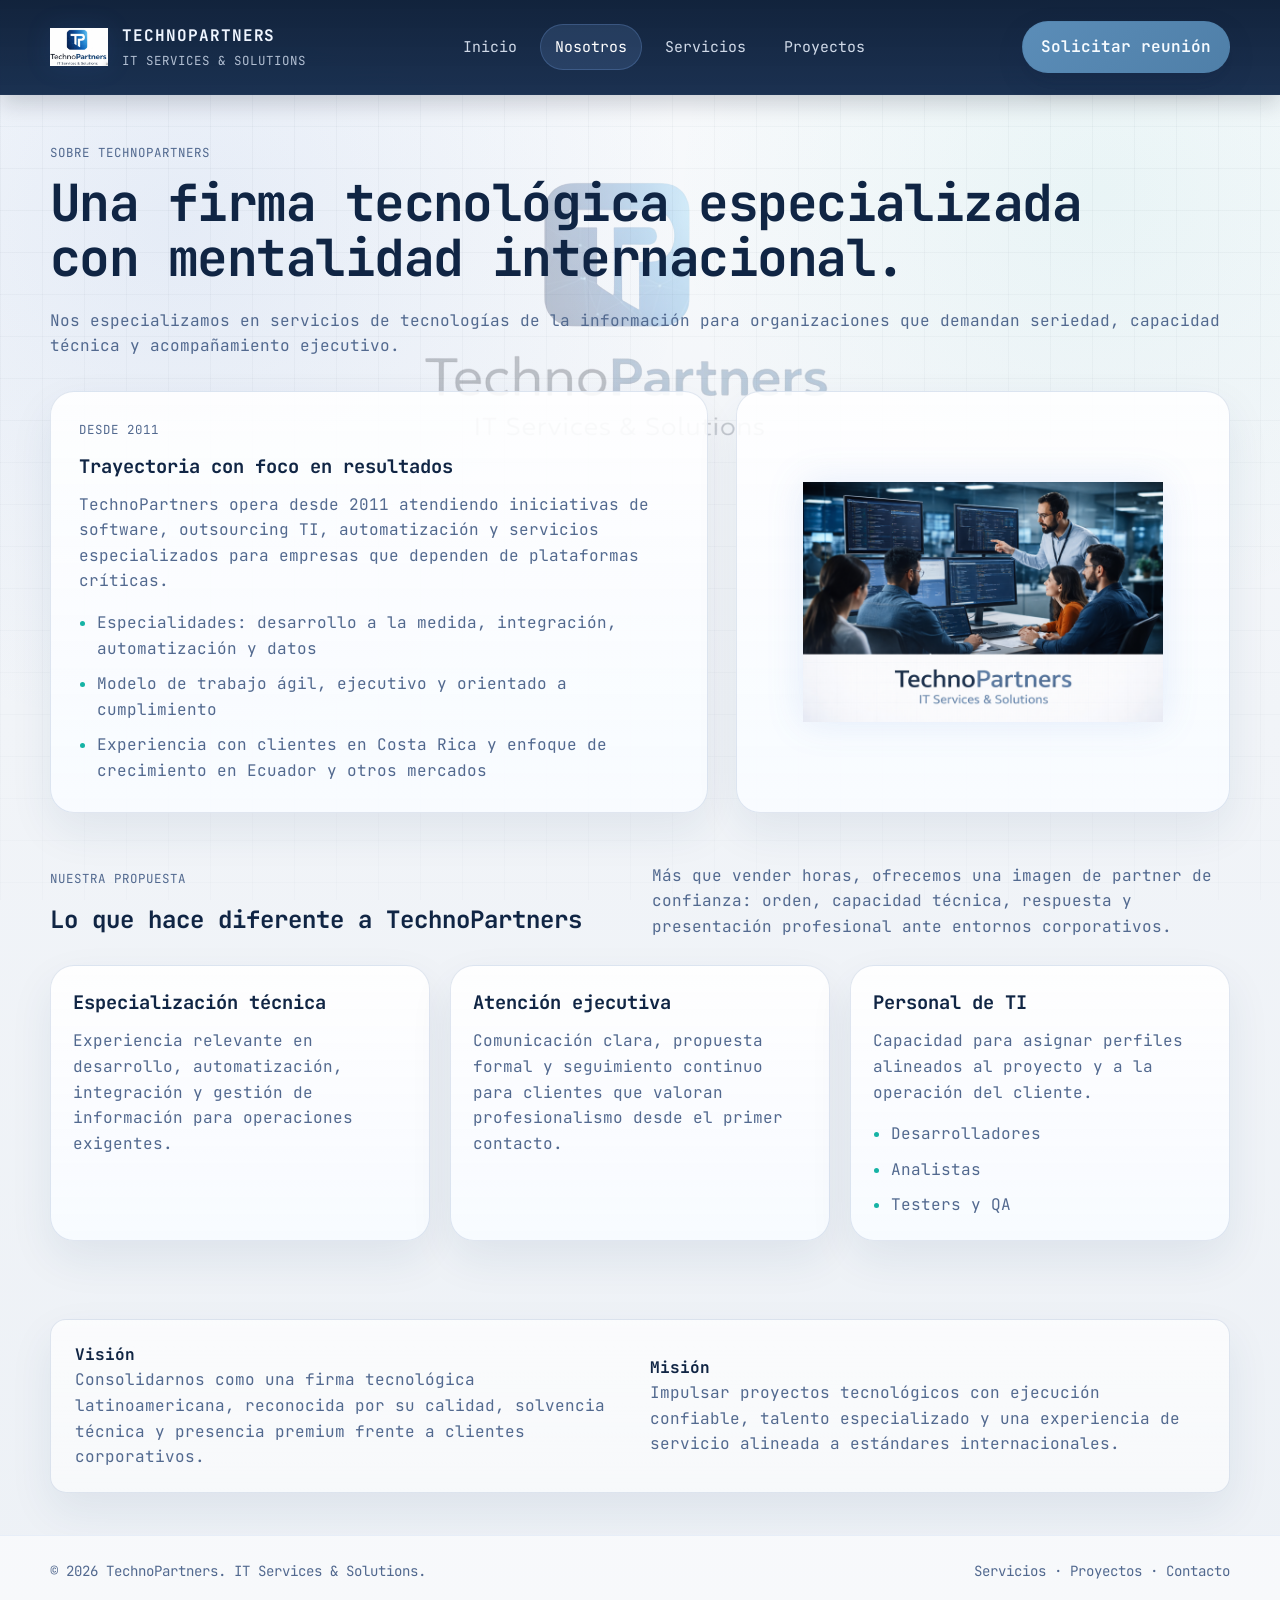
==== commit 881b2acb: "Update about.html" ====
--- a/about.html
+++ b/about.html
@@ -19,7 +19,7 @@
         <a class="active" href="about.html">Nosotros</a>
         <a href="services.html">Servicios</a>
         <a href="projects.html">Proyectos</a>
-        <a href="contact.html">Contacto</a>
+        
       </nav>
       <a class="nav-cta" href="contact.html">Solicitar reunión</a>
     </div>
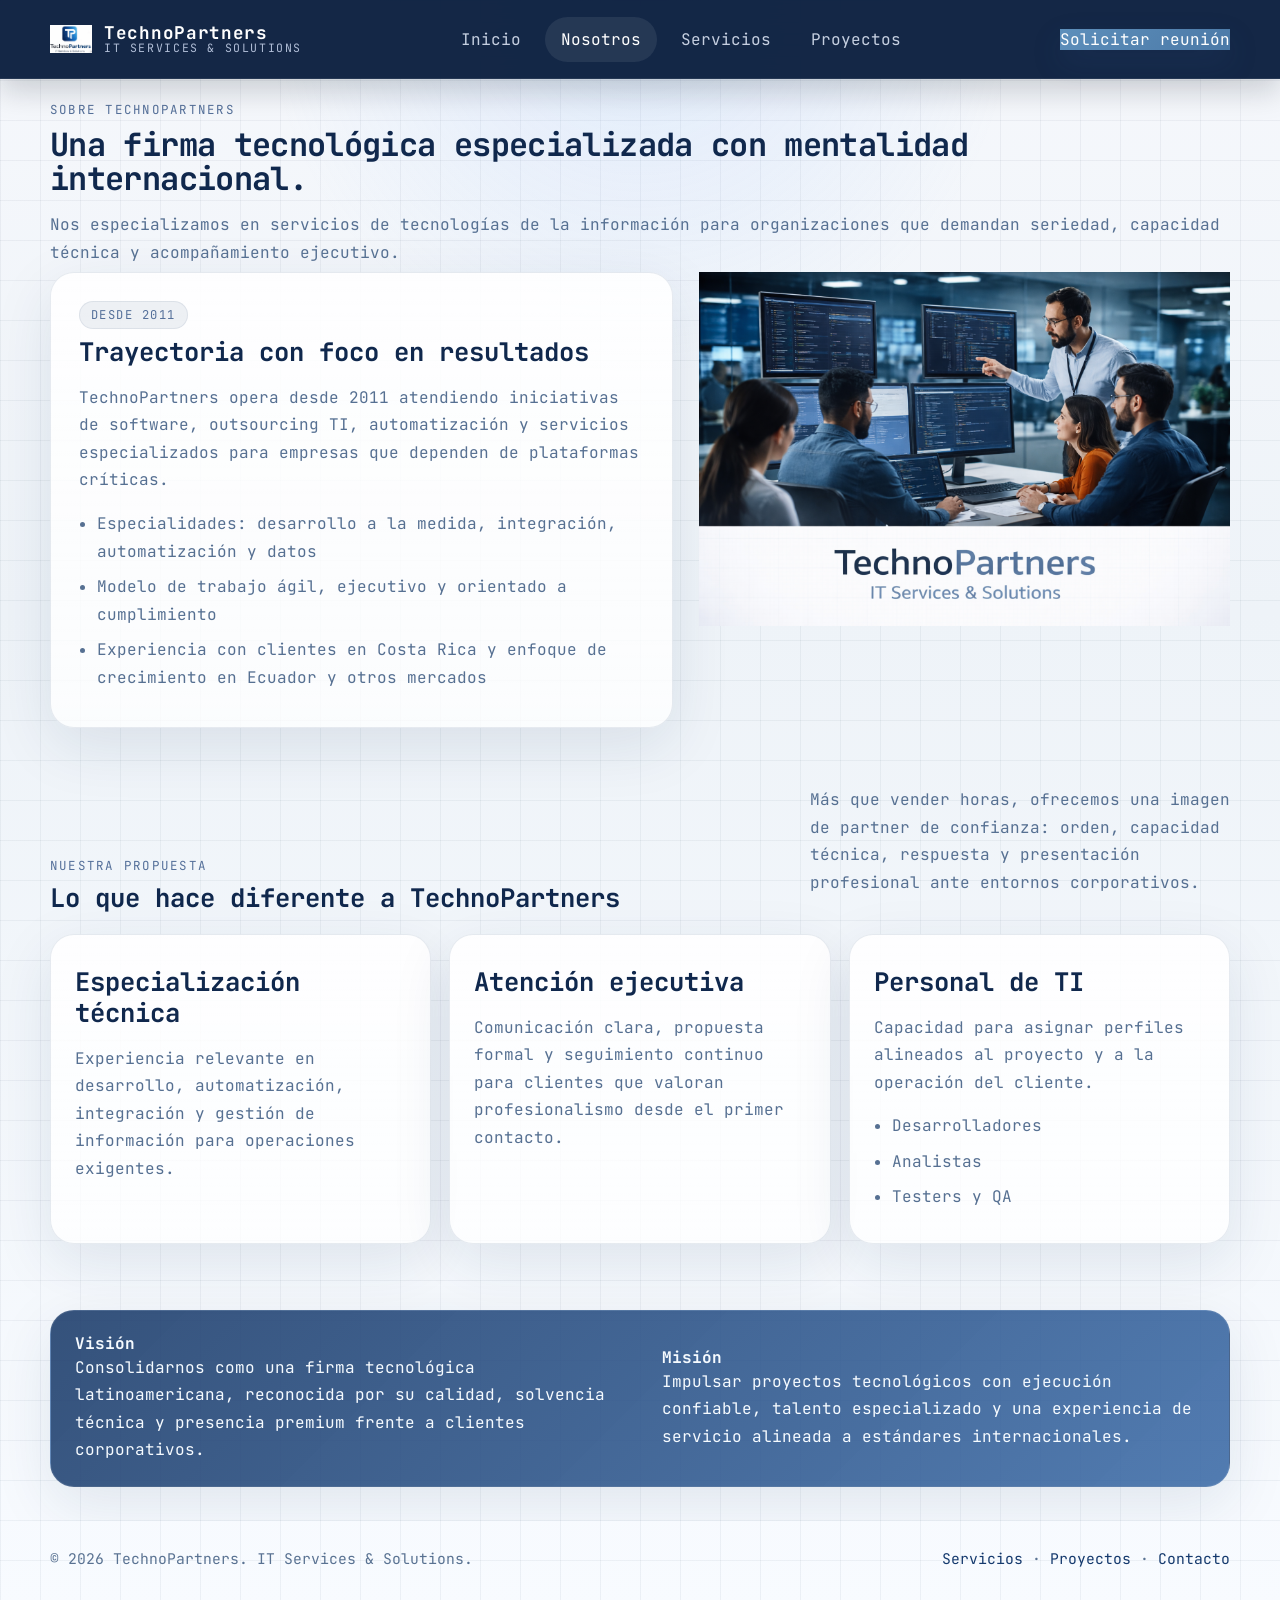
==== commit 29cbddc0: "Update about.html" ====
--- a/about.html
+++ b/about.html
@@ -14,7 +14,10 @@
         <img src="assets/logo.png" alt="Logo TechnoPartners" />
         <div class="brand-text"><strong>TechnoPartners</strong><span>IT Services &amp; Solutions</span></div>
       </a>
-      <nav class="nav-links">
+
+      <button class="menu-toggle" onclick="toggleMenu()">☰</button>
+      
+      <nav id="menu" class="nav-links">
         <a href="index.html">Inicio</a>
         <a class="active" href="about.html">Nosotros</a>
         <a href="services.html">Servicios</a>
--- a/styles.css
+++ b/styles.css
@@ -1,51 +1,53 @@
-@import url('https://fonts.googleapis.com/css2?family=JetBrains+Mono:wght@300;400;500;600;700&display=swap');
+@import url('https://fonts.googleapis.com/css2?family=JetBrains+Mono:wght@400;500;700;800&display=swap');
 
 :root {
-  --bg: #f3f5f8;
-  --bg-soft: #e7edf5;
-  --panel: rgba(255, 255, 255, 0.9);
-  --panel-strong: rgba(255, 255, 255, 0.96);
-  --line: rgba(45, 86, 148, 0.14);
-  --line-strong: rgba(33, 82, 153, 0.28);
-  --text: #102544;
-  --muted: #52698f;
-  --accent: #2f6fd6;
-  --accent-2: #16b3a5;
-  --navy: #081a34;
-  --navy-2: #0d2446;
-  --whatsapp: #25D366;
-  --whatsapp-dark: #128C7E;
-  --mail: #f6c445;
-  --mail-dark: #d79600;
-  --glow: 0 18px 44px rgba(30, 58, 108, 0.08);
+  --bg: #eff3f8;
+  --bg-2: #f8fbff;
+  --panel: rgba(255, 255, 255, 0.82);
+  --panel-strong: rgba(255, 255, 255, 0.94);
+  --line: rgba(26, 58, 105, 0.10);
+  --line-strong: rgba(26, 58, 105, 0.18);
+  --text: #10284d;
+  --muted: #567092;
+  --brand: #14396d;
+  --brand-2: #2f6eb5;
+  --navy: #0b1f3f;
+  --accent: #66b8ff;
+  --success: #25D366;
+  --warning: #f3b63f;
+  --shadow: 0 18px 60px rgba(18, 46, 84, 0.10);
   --radius: 24px;
   --radius-sm: 16px;
-  --container: 1180px;
-}
-
-* { box-sizing: border-box; margin: 0; padding: 0; }
-html { scroll-behavior: smooth; }
+  --max: 1180px;
+}
+
+* {
+  box-sizing: border-box;
+}
+
+html {
+  scroll-behavior: smooth;
+}
 
 body {
+  margin: 0;
   font-family: 'JetBrains Mono', monospace;
   color: var(--text);
   background:
-    radial-gradient(circle at 14% 14%, rgba(59, 111, 204, 0.09), transparent 29%),
-    radial-gradient(circle at 86% 12%, rgba(22, 179, 165, 0.06), transparent 24%),
-    linear-gradient(180deg, #f8fafc 0%, #f1f4f8 44%, #edf1f6 100%);
+    linear-gradient(rgba(16, 40, 77, 0.05) 1px, transparent 1px),
+    linear-gradient(90deg, rgba(16, 40, 77, 0.05) 1px, transparent 1px),
+    linear-gradient(180deg, #f6f8fc 0%, #eef3f8 38%, #f8fbff 100%);
+  background-size: 40px 40px, 40px 40px, auto;
   min-height: 100vh;
-  line-height: 1.6;
-  position: relative;
 }
 
 body::before {
   content: "";
   position: fixed;
-  inset: 0;
-  background: url('assets/logosinfondotp.svg') no-repeat center 19%;
-  background-size: min(68vw, 960px);
-  opacity: 0.24;
-  filter: blur(0.15px);
+  inset: 78px 0 0 0;
+  background: url('assets/logo.svg') center 155px / min(620px, 56vw) no-repeat;
+  opacity: 0.18;
+  filter: saturate(1.05);
   pointer-events: none;
   z-index: -2;
 }
@@ -54,221 +56,294 @@
   content: "";
   position: fixed;
   inset: 0;
-  background-image:
-    linear-gradient(rgba(15,34,63,0.045) 1px, transparent 1px),
-    linear-gradient(90deg, rgba(15,34,63,0.045) 1px, transparent 1px);
-  background-size: 42px 42px;
-  mask-image: linear-gradient(to bottom, rgba(0,0,0,.82), rgba(0,0,0,.35));
-  -webkit-mask-image: linear-gradient(to bottom, rgba(0,0,0,.82), rgba(0,0,0,.35));
+  background: radial-gradient(circle at top center, rgba(130, 182, 255, 0.18), transparent 34%);
   pointer-events: none;
-  z-index: -1;
-}
-
-a { color: inherit; text-decoration: none; }
-img { max-width: 100%; display: block; }
+  z-index: -3;
+}
+
+a {
+  color: inherit;
+  text-decoration: none;
+}
+
+img {
+  max-width: 100%;
+  display: block;
+}
+
+button,
+input,
+textarea,
+select {
+  font: inherit;
+}
 
 .container {
-  width: min(calc(100% - 40px), var(--container));
+  width: min(calc(100% - 32px), var(--max));
   margin: 0 auto;
 }
+
+/* =========================
+   NAVBAR
+========================= */
 
 .topbar {
   position: sticky;
   top: 0;
-  z-index: 20;
-  backdrop-filter: blur(16px);
-  -webkit-backdrop-filter: blur(16px);
-  background: linear-gradient(180deg, rgba(8, 26, 52, 0.96), rgba(13, 36, 70, 0.94));
-  border-bottom: 1px solid rgba(122, 167, 241, 0.14);
-  box-shadow: 0 8px 22px rgba(5, 16, 34, 0.18);
+  z-index: 1000;
+  background: rgba(11, 31, 63, 0.96);
+  backdrop-filter: blur(14px);
+  border-bottom: 1px solid rgba(255,255,255,0.08);
+  box-shadow: 0 12px 30px rgba(4, 14, 30, 0.18);
 }
 
 .navbar {
+  min-height: 78px;
   display: flex;
   align-items: center;
   justify-content: space-between;
-  gap: 20px;
-  padding: 18px 0;
+  gap: 18px;
+  position: relative;
 }
 
 .brand {
-  display: flex;
+  display: inline-flex;
   align-items: center;
-  gap: 14px;
+  gap: 12px;
   min-width: 0;
 }
 
 .brand img {
-  width: 58px;
-  height: 58px;
+  width: 42px;
+  height: 42px;
   object-fit: contain;
-  filter: drop-shadow(0 0 12px rgba(47, 111, 214, 0.12));
 }
 
 .brand-text {
   display: flex;
   flex-direction: column;
-  gap: 2px;
+  line-height: 1.1;
 }
 
 .brand-text strong {
-  font-size: 1rem;
-  letter-spacing: 0.06em;
+  font-size: 1.1rem;
+  color: #ffffff;
+  letter-spacing: 0.04em;
+}
+
+.brand-text span {
+  font-size: 0.72rem;
+  letter-spacing: 0.14em;
   text-transform: uppercase;
-  color: #eff5ff;
-}
-
-.brand-text span,
-.smallcaps,
-.meta,
-.label,
-.tag,
-.tagline {
-  color: var(--muted);
-  font-size: 0.78rem;
-  letter-spacing: 0.08em;
-  text-transform: uppercase;
-}
-
-.brand-text span {
-  color: rgba(221, 232, 249, 0.78);
+  color: rgba(220, 232, 255, 0.78);
 }
 
 .nav-links {
   display: flex;
   align-items: center;
   gap: 8px;
-  flex-wrap: wrap;
-  justify-content: center;
-}
-
-.nav-links a,
-.nav-cta,
-.btn {
-  border: 1px solid transparent;
-  transition: .25s ease;
 }
 
 .nav-links a {
-  padding: 10px 14px;
+  color: rgba(232, 241, 255, 0.84);
+  padding: 12px 16px;
   border-radius: 999px;
-  color: rgba(234, 242, 255, 0.88);
-  font-size: 0.93rem;
+  transition: 0.24s ease;
 }
 
 .nav-links a:hover,
 .nav-links a.active {
-  background: rgba(132, 181, 255, 0.14);
-  border-color: rgba(132, 181, 255, 0.22);
-  color: #ffffff;
-}
-
-.nav-cta,
+  color: #fff;
+  background: rgba(255,255,255,0.08);
+}
+
+.menu-toggle {
+  display: none;
+  align-items: center;
+  justify-content: center;
+  width: 46px;
+  height: 46px;
+  border-radius: 14px;
+  border: 1px solid rgba(255,255,255,0.14);
+  background: rgba(255,255,255,0.06);
+  color: #fff;
+  cursor: pointer;
+}
+
+.nav-mobile-cta {
+  display: none;
+}
+
+/* =========================
+   BOTONES
+========================= */
+
 .btn {
   display: inline-flex;
   align-items: center;
   justify-content: center;
   gap: 10px;
-  padding: 12px 18px;
+  min-height: 52px;
+  padding: 0 20px;
   border-radius: 999px;
-  font-weight: 600;
-}
-
-.nav-cta,
-.btn-primary {
-  background: linear-gradient(135deg, #5b8db8, #4f7fa8);
-  border-color: rgba(79, 127, 168, 0.35);
-  box-shadow: 0 10px 24px rgba(7, 29, 61, 0.22);
-  color: #f6fbff;
-}
-
-.nav-cta:hover,
+  border: 1px solid transparent;
+  transition: 0.24s ease;
+  cursor: pointer;
+}
+
+.btn:hover {
+  transform: translateY(-1px);
+}
+
+.btn-primary,
+.nav-cta {
+  background: linear-gradient(135deg, #5d8fbb, #4b79a7);
+  color: #fff;
+  border-color: rgba(55, 94, 140, 0.34);
+  box-shadow: 0 12px 30px rgba(33, 74, 124, 0.18);
+}
+
 .btn-primary:hover,
-.btn-secondary:hover,
-.whatsapp-btn:hover,
-.mail-btn:hover {
-  transform: translateY(-2px);
-  border-color: var(--line-strong);
-  box-shadow: 0 14px 28px rgba(21, 43, 86, 0.14);
-}
-
-.btn-secondary,
+.nav-cta:hover {
+  background: linear-gradient(135deg, #4f7ea8, #3f6b95);
+}
+
+.btn-secondary {
+  background: rgba(255,255,255,0.65);
+  color: var(--brand);
+  border-color: rgba(34, 72, 118, 0.12);
+}
+
+.btn-secondary:hover {
+  background: rgba(255,255,255,0.9);
+}
+
+.email-btn {
+  background: linear-gradient(135deg, #f3b63f, #e0a02c);
+  color: #14253f;
+  border-color: rgba(174, 123, 19, 0.24);
+}
+
+.email-btn:hover {
+  background: linear-gradient(135deg, #e9ad3d, #d3931f);
+}
+
 .whatsapp-btn {
-  background: rgba(255,255,255,0.62);
-  border-color: rgba(47, 111, 214, 0.14);
-  color: #163a67;
-}
-
-.mail-btn {
-  background: linear-gradient(135deg, rgba(246, 196, 69, 0.28), rgba(215, 150, 0, 0.18));
-  border-color: rgba(215, 150, 0, 0.32);
-  color: #5b4000;
-}
-
-.whatsapp-btn {
-  background: linear-gradient(135deg, rgba(37, 211, 102, 0.24), rgba(18, 140, 126, 0.16));
-  border-color: rgba(18, 140, 126, 0.26);
-  color: #0f5c4c;
-}
-
-main { overflow: hidden; }
+  background: linear-gradient(135deg, #25D366, #16af52);
+  color: #fff;
+  border-color: rgba(14, 129, 58, 0.24);
+}
+
+.whatsapp-btn:hover {
+  background: linear-gradient(135deg, #22c85f, #12974a);
+}
+
+/* =========================
+   TEXTOS AUXILIARES
+========================= */
+
+.smallcaps,
+.eyebrow,
+.tag,
+.label,
+.tagline {
+  font-size: 0.78rem;
+  letter-spacing: 0.18em;
+  text-transform: uppercase;
+  color: #55709a;
+}
+
+.tag,
+.label,
+.tagline {
+  display: inline-flex;
+  align-items: center;
+  min-height: 28px;
+  padding: 0 11px;
+  border-radius: 999px;
+  background: rgba(26, 58, 105, 0.07);
+  border: 1px solid rgba(26, 58, 105, 0.08);
+  font-size: 0.76rem;
+  letter-spacing: 0.12em;
+}
+
+main {
+  overflow: clip;
+}
+
+/* =========================
+   HERO / PAGE HERO
+========================= */
 
 .hero {
-  padding: 64px 0 42px;
+  padding: 38px 0 18px;
 }
 
 .page-hero {
-  padding: 48px 0 24px;
+  padding: 22px 0 6px;
 }
 
 .section {
-  padding: 24px 0 42px;
+  padding: 18px 0 34px;
 }
 
 .section + .section {
   padding-top: 8px;
+}
+
+.page-hero + .section,
+.hero + .section {
+  padding-top: 0;
 }
 
 .hero-grid,
 .two-col,
 .contact-grid {
   display: grid;
-  grid-template-columns: 1.2fr .9fr;
-  gap: 28px;
+  grid-template-columns: 1.08fr 0.92fr;
+  gap: 26px;
   align-items: stretch;
 }
 
-.hero h1,
-.page-hero h1,
-.section-header h2 {
-  text-wrap: balance;
+.hero .container,
+.page-hero .container {
+  position: relative;
+  z-index: 1;
 }
 
 .hero h1,
 .page-hero h1 {
-  font-size: clamp(2.2rem, 4vw, 4.2rem);
-  line-height: 1.08;
-  letter-spacing: -0.03em;
-  margin: 12px 0 22px;
+  font-size: clamp(1.4rem, 2.5vw, 2.5rem);
+  line-height: 1.05;
+  letter-spacing: -0.02em;
+  margin: 10px 0 16px;
+  max-width: 100%;
+  width: 100%;
+  text-wrap: normal;
+}
+
+.hero .lead,
+.page-hero p {
+  max-width: 100%;
+  margin: 0;
 }
 
 .hero .lead,
 .page-hero p,
 .section-header p,
+.panel p,
 .card p,
 .service-card p,
 .project-card p,
-.panel p,
 .hero-card p,
 .contact-card p,
 .form-note,
 .band span,
 li,
-label,
-input,
-select,
-textarea {
+label {
   color: var(--muted);
+  line-height: 1.72;
+  font-size: 1rem;
 }
 
 .hero-actions,
@@ -276,232 +351,380 @@
   display: flex;
   flex-wrap: wrap;
   gap: 14px;
-  margin-top: 28px;
-}
-
-.band {
-  margin-top: 28px;
-  display: flex;
-  justify-content: space-between;
-  align-items: center;
-  gap: 20px;
-  padding: 22px 24px;
-  border-radius: var(--radius-sm);
-  border: 1px solid var(--line);
-  background: linear-gradient(180deg, rgba(255,255,255,0.72), rgba(255,255,255,0.54));
-  box-shadow: var(--glow);
-}
-
-.highlight {
-  display: grid;
-  grid-template-columns: 1fr 1fr;
-}
+  margin-top: 22px;
+}
+
+/* =========================
+   TARJETAS / PANELS
+========================= */
 
 .hero-card,
 .panel,
-.logo-showcase,
-.contact-card,
-.form-card,
 .card,
 .service-card,
 .project-card,
+.contact-card,
+.form-card,
 .metric,
-.mini-stat {
-  background: linear-gradient(180deg, rgba(255, 255, 255, 0.88), rgba(248, 251, 255, 0.94));
+.logo-panel,
+.band,
+.media-card {
+  background: linear-gradient(180deg, rgba(255,255,255,0.90), rgba(255,255,255,0.76));
   border: 1px solid var(--line);
   border-radius: var(--radius);
-  box-shadow: var(--glow);
+  box-shadow: var(--shadow);
 }
 
 .hero-card,
 .panel,
 .contact-card,
-.form-card {
+.form-card,
+.media-card,
+.logo-panel {
   padding: 28px;
 }
 
-.logo-showcase {
-  min-height: 100%;
+.card,
+.service-card,
+.project-card,
+.metric {
+  padding: 24px;
+}
+
+.band {
+  padding: 22px 24px;
+  margin-top: 24px;
   display: flex;
   align-items: center;
-  justify-content: center;
-  padding: 42px;
-}
-
-.logo-showcase img {
-  width: min(100%, 360px);
-  filter: drop-shadow(0 0 18px rgba(47, 111, 214, 0.12));
-  opacity: 1;
-}
-
-.hero-stats,
-.metrics-grid,
-.grid-3,
-.project-grid,
-.service-grid {
-  display: grid;
-  gap: 20px;
-}
-
-.hero-stats {
-  margin-top: 24px;
-  grid-template-columns: repeat(2, 1fr);
-}
-
-.mini-stat,
-.metric,
-.card,
-.service-card,
-.project-card {
-  padding: 22px;
-}
-
-.metric strong,
-.mini-stat strong,
+  justify-content: space-between;
+  gap: 18px;
+}
+
+.hero-card h3,
+.panel h3,
 .card h3,
 .service-card h3,
 .project-card h3,
-.hero-card h3,
-.panel h3,
-.form-card h3,
-.contact-card h3 {
+.contact-card h3,
+.form-card h3 {
+  font-size: clamp(1.25rem, 2vw, 1.9rem);
+  line-height: 1.2;
+  margin: 8px 0 12px;
+}
+
+/* =========================
+   GRIDS
+========================= */
+
+.hero-stats,
+.grid-3,
+.service-grid,
+.project-grid,
+.metric-grid {
+  display: grid;
+  gap: 18px;
+}
+
+.hero-stats {
+  grid-template-columns: repeat(2, minmax(0,1fr));
+  margin-top: 18px;
+}
+
+.grid-3,
+.service-grid,
+.project-grid {
+  grid-template-columns: repeat(3, minmax(0, 1fr));
+}
+
+.metric-grid {
+  grid-template-columns: repeat(4, minmax(0, 1fr));
+}
+
+.mini-stat,
+.metric {
+  padding: 18px;
+  border-radius: 18px;
+  border: 1px solid var(--line);
+  background: rgba(255,255,255,0.55);
+}
+
+.mini-stat strong,
+.metric strong {
   display: block;
-  margin-bottom: 10px;
-  color: var(--text);
-}
+  color: var(--brand);
+  margin-bottom: 6px;
+  font-size: 1rem;
+}
+
+/* =========================
+   HEADERS DE SECCIÓN
+========================= */
 
 .section-header {
   display: flex;
   align-items: end;
   justify-content: space-between;
   gap: 24px;
-  margin-bottom: 26px;
-}
-
-.section-header > * { flex: 1; }
-
-.service-grid {
-  grid-template-columns: repeat(3, minmax(0, 1fr));
-}
-
-.project-grid,
-.grid-3,
-.metrics-grid {
-  grid-template-columns: repeat(3, minmax(0, 1fr));
-}
-
-.metrics-grid { grid-template-columns: repeat(4, minmax(0, 1fr)); }
-
+  margin-bottom: 22px;
+}
+
+.section-header h2 {
+  margin: 10px 0 0;
+  font-size: clamp(1.25rem, 2vw, 2rem);
+  line-height: 1.1;
+}
+
+.section-header > p {
+  max-width: 42ch;
+}
+
+/* =========================
+   LISTAS
+========================= */
+
+.bullet-list,
 .service-list,
-.bullet-list,
 .contact-list {
+  margin: 16px 0 0;
+  padding-left: 18px;
+}
+
+.bullet-list li,
+.service-list li,
+.contact-list li {
+  margin-bottom: 8px;
+}
+
+.contact-list a {
+  color: var(--brand-2);
+}
+
+/* =========================
+   ABOUT / MEDIA
+========================= */
+
+.logo-panel,
+.media-card {
   display: grid;
-  gap: 10px;
-  margin-top: 16px;
-  padding-left: 18px;
-}
-
-.service-list li::marker,
-.bullet-list li::marker,
-.contact-list li::marker {
-  color: var(--accent-2);
-}
-
-.tag,
-.label,
-.tagline,
-.smallcaps {
-  margin-bottom: 12px;
-}
-
-.page-hero .container,
-.hero .container {
-  position: relative;
-  z-index: 1;
-}
-
-.contact-grid { align-items: start; }
+  place-items: center;
+  min-height: 100%;
+}
+
+.media-card img {
+  width: 100%;
+  height: 100%;
+  min-height: 280px;
+  object-fit: cover;
+  border-radius: 18px;
+}
+
+.logo-panel img {
+  width: min(100%, 320px);
+  opacity: 0.95;
+}
+
+.project-card .meta {
+  color: #6a82a5;
+  margin: 8px 0 14px;
+}
+
+.highlight {
+  background: linear-gradient(135deg, rgba(26,58,105,0.88), rgba(54,102,164,0.86));
+  border-color: rgba(255,255,255,0.10);
+}
+
+.highlight strong,
+.highlight span {
+  color: #f6fbff;
+}
+
+/* =========================
+   FORMULARIO
+========================= */
+
+.form-card form {
+  display: grid;
+  gap: 16px;
+}
 
 label {
   display: grid;
   gap: 8px;
-  margin-bottom: 16px;
-  font-size: 0.92rem;
 }
 
 input,
 select,
 textarea {
   width: 100%;
-  padding: 14px 16px;
-  border-radius: 14px;
-  border: 1px solid rgba(47, 111, 214, 0.16);
-  background: rgba(255,255,255,0.72);
-  font: inherit;
-}
-
-textarea {
-  min-height: 140px;
-  resize: vertical;
+  border: 1px solid rgba(26, 58, 105, 0.15);
+  background: rgba(255,255,255,0.8);
+  border-radius: 16px;
+  padding: 15px 16px;
+  color: var(--text);
+  outline: none;
 }
 
 input:focus,
 select:focus,
 textarea:focus {
-  outline: none;
-  border-color: rgba(22, 179, 165, 0.42);
-  box-shadow: 0 0 0 4px rgba(22, 179, 165, 0.08);
-}
-
-.form-note {
-  font-size: 0.82rem;
-  margin-top: 14px;
-}
-
-.whatsapp-btn {
-  justify-content: flex-start;
-}
-
-.wa-icon {
-  font-size: 1rem;
+  border-color: rgba(47, 110, 181, 0.44);
+  box-shadow: 0 0 0 4px rgba(79, 138, 205, 0.12);
+}
+
+textarea {
+  min-height: 150px;
+  resize: vertical;
 }
 
 .wa-text {
   display: flex;
   flex-direction: column;
-  line-height: 1.25;
+  line-height: 1.12;
 }
 
 .wa-text small {
-  color: var(--muted);
+  opacity: 0.8;
   font-size: 0.72rem;
 }
 
+/* =========================
+   FOOTER
+========================= */
+
 footer {
-  border-top: 1px solid rgba(47, 111, 214, 0.08);
-  padding: 24px 0 34px;
-  background: rgba(255, 255, 255, 0.56);
+  padding: 28px 0 42px;
 }
 
 .footer-grid {
   display: flex;
   justify-content: space-between;
-  gap: 20px;
+  gap: 16px;
   flex-wrap: wrap;
-  color: var(--muted);
-  font-size: 0.88rem;
-}
-
-footer a:hover {
-  color: var(--text);
-}
-
-@media (max-width: 1080px) {
+  color: #597292;
+  font-size: 0.92rem;
+}
+
+.footer-grid a {
+  color: var(--brand);
+}
+
+/* =========================
+   HOVER
+========================= */
+
+.reveal-up {
+  transition: transform 0.28s ease, box-shadow 0.28s ease, border-color 0.28s ease;
+}
+
+.reveal-up:hover {
+  transform: translateY(-5px);
+  border-color: var(--line-strong);
+  box-shadow: 0 22px 50px rgba(18, 46, 84, 0.14);
+}
+
+/* =========================
+   TABLET
+========================= */
+
+@media (max-width: 1100px) {
+  .grid-3,
   .service-grid,
   .project-grid,
-  .grid-3,
-  .metrics-grid {
+  .metric-grid {
     grid-template-columns: repeat(2, minmax(0, 1fr));
+  }
+
+  .section-header {
+    flex-direction: column;
+    align-items: start;
+  }
+
+  .hero h1,
+  .page-hero h1 {
+    max-width: 100%;
+    width: 100%;
+    font-size: clamp(1.3rem, 2.8vw, 2.2rem);
+  }
+}
+
+/* =========================
+   MOBILE NAV / STACK
+========================= */
+
+@media (max-width: 920px) {
+  body::before {
+    background-size: min(440px, 72vw);
+    background-position: center 132px;
+    opacity: 0.15;
+  }
+
+  .menu-toggle {
+    display: inline-flex;
+  }
+
+  .navbar {
+    flex-wrap: nowrap;
+    align-items: center;
+    justify-content: space-between;
+    padding: 14px 0;
+  }
+
+  .brand img {
+    width: 34px;
+    height: 34px;
+  }
+
+  .brand-text strong {
+    font-size: 0.95rem;
+  }
+
+  .brand-text span {
+    font-size: 0.58rem;
+    letter-spacing: 0.1em;
+  }
+
+  .nav-cta {
+    display: none;
+  }
+
+  .nav-links {
+    position: absolute;
+    top: calc(100% + 8px);
+    left: 0;
+    right: 0;
+    display: none;
+    flex-direction: column;
+    align-items: stretch;
+    gap: 6px;
+    padding: 12px;
+    border-radius: 18px;
+    background: linear-gradient(180deg, rgba(8, 26, 52, 0.98), rgba(13, 36, 70, 0.97));
+    border: 1px solid rgba(122, 167, 241, 0.14);
+    box-shadow: 0 16px 34px rgba(5, 16, 34, 0.22);
+    z-index: 30;
+  }
+
+  .nav-links.open {
+    display: flex;
+  }
+
+  .nav-links a {
+    width: 100%;
+    padding: 12px 14px;
+    border-radius: 12px;
+  }
+
+  .nav-mobile-cta {
+    display: inline-flex;
+    justify-content: center;
+    margin-top: 6px;
+    min-height: 48px;
+    padding: 0 16px;
+    border-radius: 999px;
+    background: linear-gradient(135deg, #5b8db8, #4f7fa8);
+    border: 1px solid rgba(79, 127, 168, 0.35);
+    color: #f6fbff !important;
+    font-weight: 600;
   }
 
   .hero-grid,
@@ -509,75 +732,96 @@
   .contact-grid {
     grid-template-columns: 1fr;
   }
-}
-
-@media (max-width: 820px) {
-  .navbar {
+
+  .hero {
+    padding: 28px 0 14px;
+  }
+
+  .page-hero {
+    padding: 18px 0 6px;
+  }
+
+  .section {
+    padding: 16px 0 28px;
+  }
+
+  .hero h1,
+  .page-hero h1 {
+    max-width: 100%;
+    width: 100%;
+    font-size: clamp(1.25rem, 5.4vw, 2rem);
+    line-height: 1.08;
+    margin: 8px 0 14px;
+  }
+
+  .hero .lead,
+  .page-hero p {
+    max-width: 100%;
+  }
+
+  .metric-grid,
+  .hero-stats,
+  .grid-3,
+  .service-grid,
+  .project-grid {
+    grid-template-columns: 1fr;
+  }
+
+  .section-header,
+  .band,
+  .footer-grid {
+    flex-direction: column;
+    align-items: flex-start;
+  }
+}
+
+/* =========================
+   SMALL MOBILE
+========================= */
+
+@media (max-width: 680px) {
+  .container {
+    width: min(calc(100% - 22px), var(--max));
+  }
+
+  .hero-card,
+  .panel,
+  .contact-card,
+  .form-card,
+  .media-card,
+  .logo-panel,
+  .card,
+  .service-card,
+  .project-card,
+  .metric,
+  .band {
+    padding: 20px;
+    border-radius: 20px;
+  }
+
+  .hero-actions,
+  .btn-row,
+  .band {
     flex-direction: column;
     align-items: stretch;
   }
 
-  .nav-links {
-    justify-content: flex-start;
-  }
-
-  .section-header,
-  .highlight,
-  .band,
-  .footer-grid {
-    grid-template-columns: 1fr;
-    flex-direction: column;
-    align-items: flex-start;
-  }
-
-  .service-grid,
-  .project-grid,
-  .grid-3,
-  .metrics-grid,
-  .hero-stats {
-    grid-template-columns: 1fr;
-  }
-
-  .hero,
-  .page-hero,
+  .btn,
+  .btn-row .btn,
+  .hero-actions .btn,
+  .band .btn {
+    width: 100%;
+  }
+
+  .hero {
+    padding: 24px 0 12px;
+  }
+
+  .page-hero {
+    padding: 16px 0 4px;
+  }
+
   .section {
-    padding: 56px 0;
-  }
-
-  body::before {
-    background-size: min(78vw, 460px);
-    background-position: center 12%;
-    opacity: 0.16;
-  }
-}
-
-
-.page-hero + .section {
-  padding-top: 8px;
-}
-
-.contact-card .band {
-  background: linear-gradient(180deg, rgba(245, 249, 255, 0.92), rgba(238, 244, 252, 0.9));
-}
-
-.mail-btn {
-  background: linear-gradient(135deg, rgba(246, 196, 69, 0.92), rgba(236, 170, 20, 0.88));
-  border-color: rgba(180, 124, 0, 0.34);
-  color: #3f2e00;
-}
-
-.whatsapp-btn {
-  background: linear-gradient(135deg, rgba(37, 211, 102, 0.92), rgba(18, 140, 126, 0.88));
-  border-color: rgba(15, 123, 92, 0.34);
-  color: #f4fffb;
-}
-
-.whatsapp-btn .wa-text small {
-  color: rgba(240, 255, 249, 0.84);
-}
-
-@media (max-width: 820px) {
-  .hero { padding: 48px 0 30px; }
-  .page-hero { padding: 34px 0 14px; }
-  .section { padding: 18px 0 32px; }
-}
+    padding: 14px 0 24px;
+  }
+}
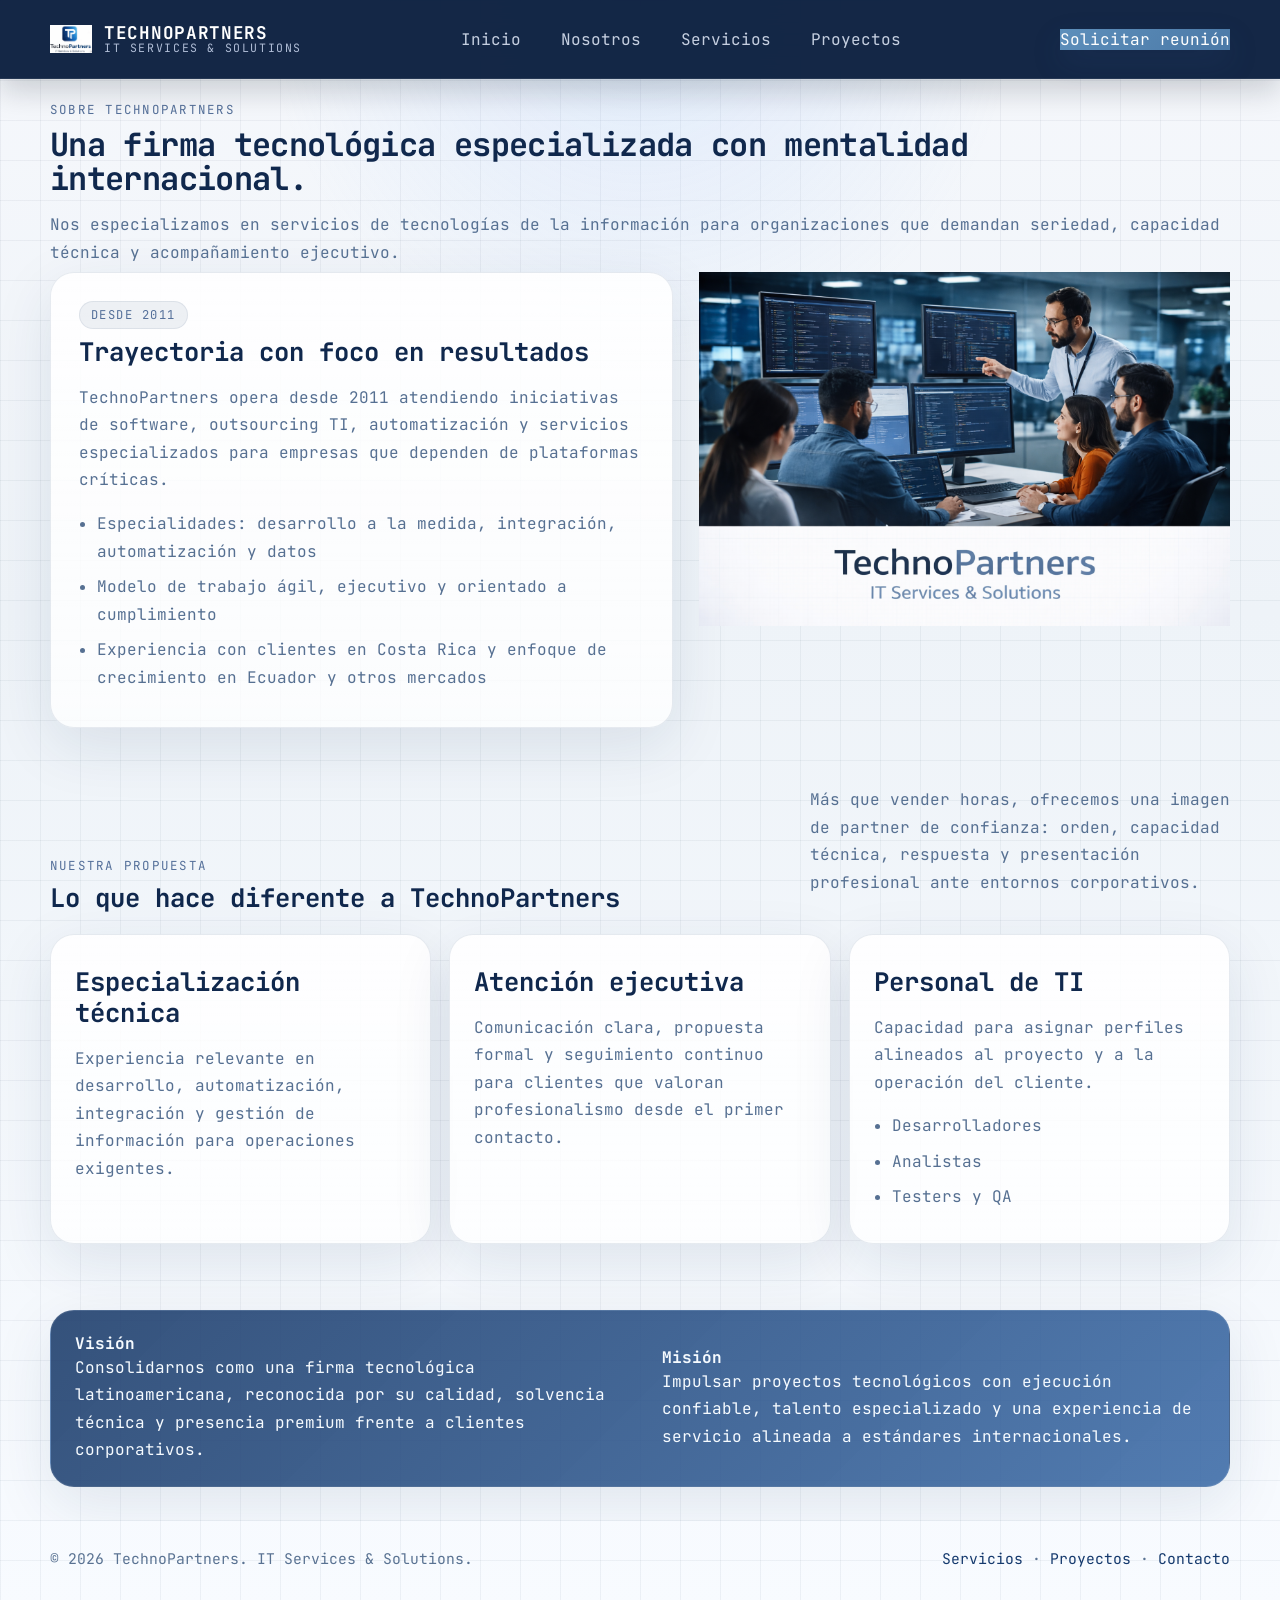
==== commit 70221c9d: "Update about.html" ====
--- a/about.html
+++ b/about.html
@@ -9,24 +9,31 @@
 </head>
 <body>
   <header class="topbar">
-    <div class="container navbar">
-      <a class="brand" href="index.html">
-        <img src="assets/logo.png" alt="Logo TechnoPartners" />
-        <div class="brand-text"><strong>TechnoPartners</strong><span>IT Services &amp; Solutions</span></div>
-      </a>
+  <div class="container navbar">
+    <a class="brand" href="index.html">
+      <img src="assets/logo.png" alt="Logo TechnoPartners">
+      <div class="brand-text">
+        <strong>TECHNOPARTNERS</strong>
+        <span>IT SERVICES &amp; SOLUTIONS</span>
+      </div>
+    </a>
 
-      <button class="menu-toggle" onclick="toggleMenu()">☰</button>
-      
-      <nav id="menu" class="nav-links">
-        <a href="index.html">Inicio</a>
-        <a class="active" href="about.html">Nosotros</a>
-        <a href="services.html">Servicios</a>
-        <a href="projects.html">Proyectos</a>
-        
-      </nav>
-      <a class="nav-cta" href="contact.html">Solicitar reunión</a>
-    </div>
-  </header>
+    <nav id="menu" class="nav-links">
+      <a href="index.html">Inicio</a>
+      <a href="about.html">Nosotros</a>
+      <a href="services.html">Servicios</a>
+      <a href="projects.html">Proyectos</a>
+     
+      <a class="nav-mobile-cta" href="contact.html">Solicitar reunión</a>
+    </nav>
+
+    <button class="menu-toggle" type="button" onclick="toggleMenu()" aria-label="Abrir menú">
+      ☰
+    </button>
+
+    <a class="nav-cta" href="contact.html">Solicitar reunión</a>
+  </div>
+</header>
 
   <main>
     <section class="page-hero">
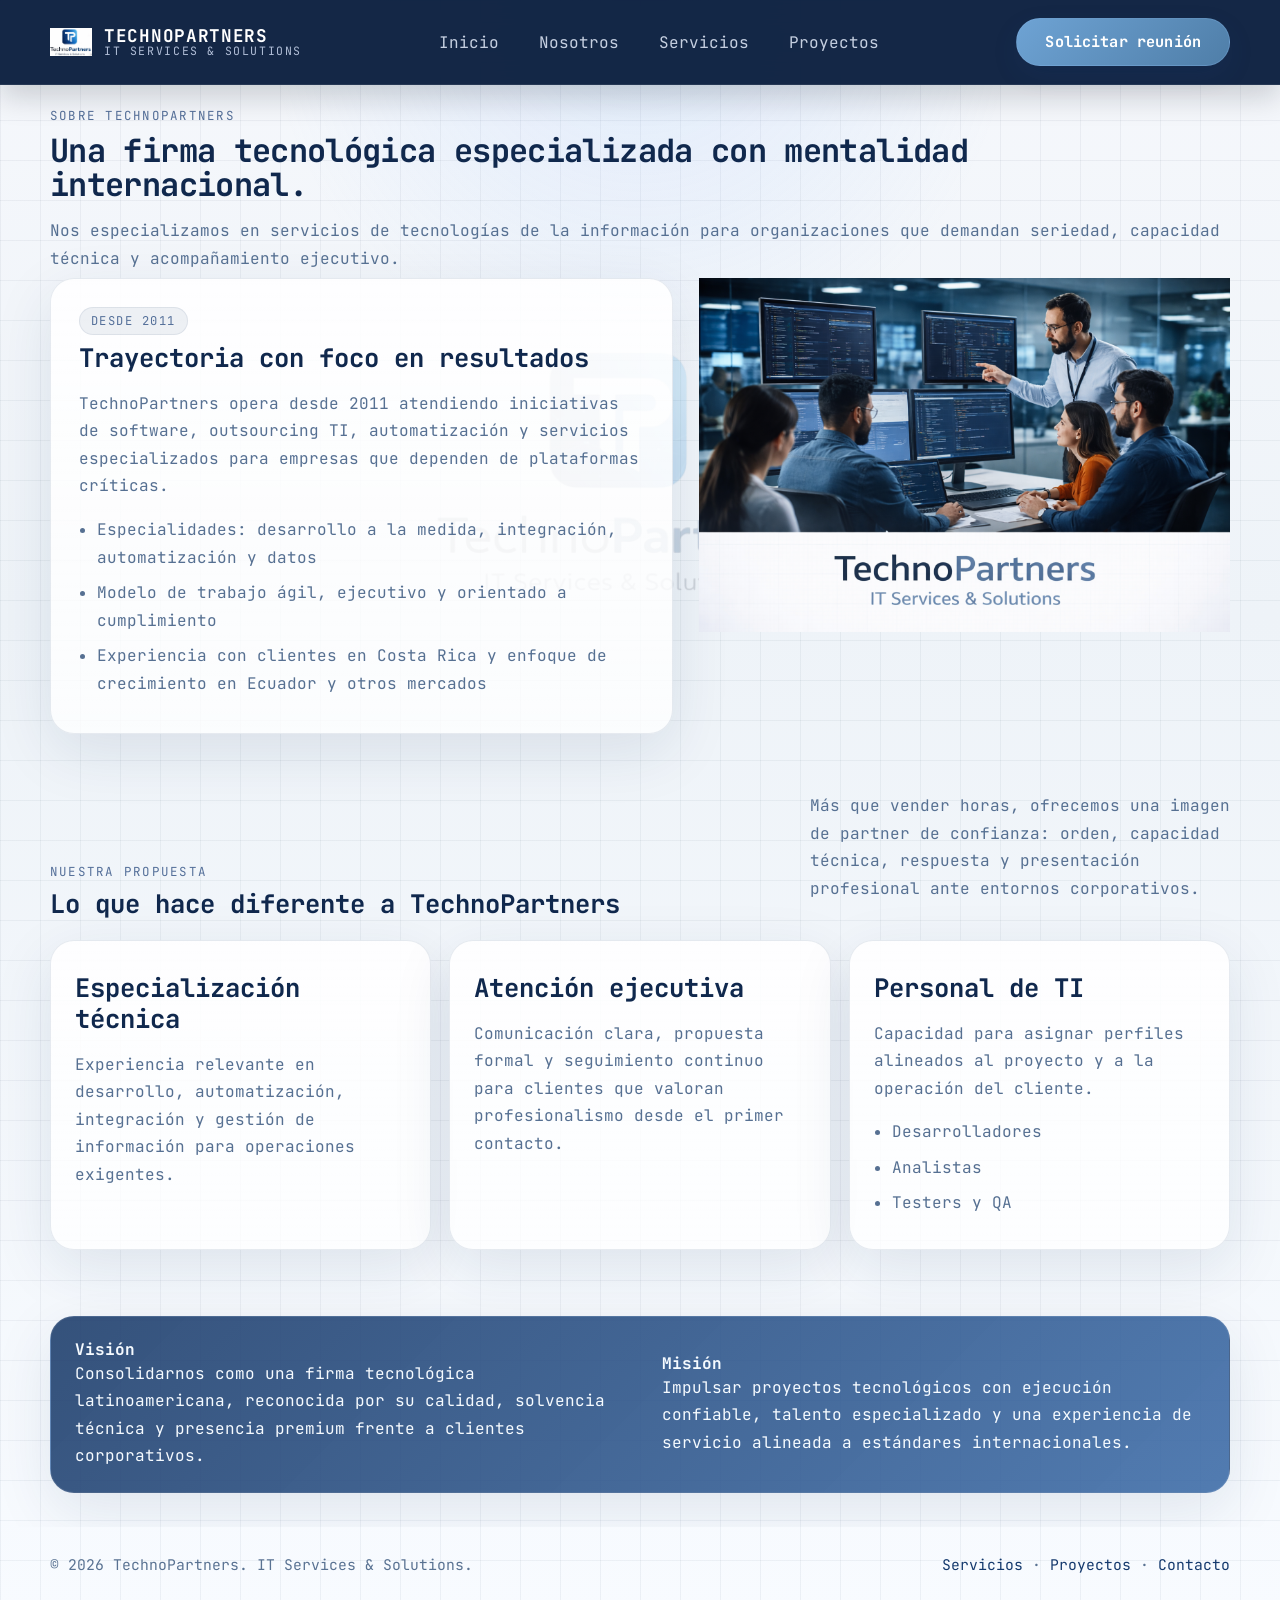
==== commit e100a337: "Update about.html" ====
--- a/styles.css
+++ b/styles.css
@@ -13,7 +13,7 @@
   --brand-2: #2f6eb5;
   --navy: #0b1f3f;
   --accent: #66b8ff;
-  --success: #25D366;
+  --success: #25d366;
   --warning: #f3b63f;
   --shadow: 0 18px 60px rgba(18, 46, 84, 0.10);
   --radius: 24px;
@@ -44,8 +44,8 @@
 body::before {
   content: "";
   position: fixed;
-  inset: 78px 0 0 0;
-  background: url('assets/logo.svg') center 155px / min(620px, 56vw) no-repeat;
+  inset: 84px 0 0 0;
+  background: url('assets/logosinfondotp.svg') center 170px / min(820px, 66vw) no-repeat;
   opacity: 0.18;
   filter: saturate(1.05);
   pointer-events: none;
@@ -93,12 +93,12 @@
   z-index: 1000;
   background: rgba(11, 31, 63, 0.96);
   backdrop-filter: blur(14px);
-  border-bottom: 1px solid rgba(255,255,255,0.08);
+  border-bottom: 1px solid rgba(255, 255, 255, 0.08);
   box-shadow: 0 12px 30px rgba(4, 14, 30, 0.18);
 }
 
 .navbar {
-  min-height: 78px;
+  min-height: 84px;
   display: flex;
   align-items: center;
   justify-content: space-between;
@@ -111,6 +111,7 @@
   align-items: center;
   gap: 12px;
   min-width: 0;
+  flex: 0 1 auto;
 }
 
 .brand img {
@@ -154,7 +155,7 @@
 .nav-links a:hover,
 .nav-links a.active {
   color: #fff;
-  background: rgba(255,255,255,0.08);
+  background: rgba(255, 255, 255, 0.08);
 }
 
 .menu-toggle {
@@ -164,8 +165,8 @@
   width: 46px;
   height: 46px;
   border-radius: 14px;
-  border: 1px solid rgba(255,255,255,0.14);
-  background: rgba(255,255,255,0.06);
+  border: 1px solid rgba(255, 255, 255, 0.14);
+  background: rgba(255, 255, 255, 0.06);
   color: #fff;
   cursor: pointer;
 }
@@ -189,6 +190,8 @@
   border: 1px solid transparent;
   transition: 0.24s ease;
   cursor: pointer;
+  user-select: none;
+  -webkit-user-select: none;
 }
 
 .btn:hover {
@@ -197,25 +200,49 @@
 
 .btn-primary,
 .nav-cta {
-  background: linear-gradient(135deg, #5d8fbb, #4b79a7);
-  color: #fff;
-  border-color: rgba(55, 94, 140, 0.34);
-  box-shadow: 0 12px 30px rgba(33, 74, 124, 0.18);
+  background: linear-gradient(135deg, #6ea3d4, #4f7ea8);
+  color: #ffffff;
+  border: 1px solid rgba(125, 170, 220, 0.32);
+  box-shadow: 0 10px 24px rgba(20, 57, 109, 0.16);
+}
+
+.topbar .nav-cta {
+  height: 48px;
+  min-height: 48px;
+  padding: 0 28px;
+  display: inline-flex;
+  align-items: center;
+  justify-content: center;
+  align-self: center;
+  text-align: center;
+  line-height: 1;
+  font-size: 0.95rem;
+  font-weight: 700;
+  letter-spacing: 0.01em;
+  border-radius: 999px;
+  white-space: nowrap;
+  vertical-align: middle;
+  flex: 0 0 auto;
+  box-sizing: border-box;
+  user-select: none;
+  -webkit-user-select: none;
 }
 
 .btn-primary:hover,
 .nav-cta:hover {
-  background: linear-gradient(135deg, #4f7ea8, #3f6b95);
+  background: linear-gradient(135deg, #5f93c2, #446f95);
+  box-shadow: 0 14px 28px rgba(20, 57, 109, 0.20);
+  transform: translateY(-1px);
 }
 
 .btn-secondary {
-  background: rgba(255,255,255,0.65);
+  background: rgba(255, 255, 255, 0.65);
   color: var(--brand);
   border-color: rgba(34, 72, 118, 0.12);
 }
 
 .btn-secondary:hover {
-  background: rgba(255,255,255,0.9);
+  background: rgba(255, 255, 255, 0.9);
 }
 
 .email-btn {
@@ -229,7 +256,7 @@
 }
 
 .whatsapp-btn {
-  background: linear-gradient(135deg, #25D366, #16af52);
+  background: linear-gradient(135deg, #25d366, #16af52);
   color: #fff;
   border-color: rgba(14, 129, 58, 0.24);
 }
@@ -369,7 +396,7 @@
 .logo-panel,
 .band,
 .media-card {
-  background: linear-gradient(180deg, rgba(255,255,255,0.90), rgba(255,255,255,0.76));
+  background: linear-gradient(180deg, rgba(255, 255, 255, 0.90), rgba(255, 255, 255, 0.76));
   border: 1px solid var(--line);
   border-radius: var(--radius);
   box-shadow: var(--shadow);
@@ -426,7 +453,7 @@
 }
 
 .hero-stats {
-  grid-template-columns: repeat(2, minmax(0,1fr));
+  grid-template-columns: repeat(2, minmax(0, 1fr));
   margin-top: 18px;
 }
 
@@ -445,7 +472,7 @@
   padding: 18px;
   border-radius: 18px;
   border: 1px solid var(--line);
-  background: rgba(255,255,255,0.55);
+  background: rgba(255, 255, 255, 0.55);
 }
 
 .mini-stat strong,
@@ -529,8 +556,8 @@
 }
 
 .highlight {
-  background: linear-gradient(135deg, rgba(26,58,105,0.88), rgba(54,102,164,0.86));
-  border-color: rgba(255,255,255,0.10);
+  background: linear-gradient(135deg, rgba(26, 58, 105, 0.88), rgba(54, 102, 164, 0.86));
+  border-color: rgba(255, 255, 255, 0.10);
 }
 
 .highlight strong,
@@ -557,7 +584,7 @@
 textarea {
   width: 100%;
   border: 1px solid rgba(26, 58, 105, 0.15);
-  background: rgba(255,255,255,0.8);
+  background: rgba(255, 255, 255, 0.8);
   border-radius: 16px;
   padding: 15px 16px;
   color: var(--text);
@@ -653,9 +680,8 @@
 
 @media (max-width: 920px) {
   body::before {
-    background-size: min(440px, 72vw);
-    background-position: center 132px;
-    opacity: 0.15;
+    background: url('assets/logosinfondotp.svg') center 140px / min(420px, 72vw) no-repeat;
+    opacity: 0.11;
   }
 
   .menu-toggle {
@@ -663,6 +689,7 @@
   }
 
   .navbar {
+    min-height: 78px;
     flex-wrap: nowrap;
     align-items: center;
     justify-content: space-between;
